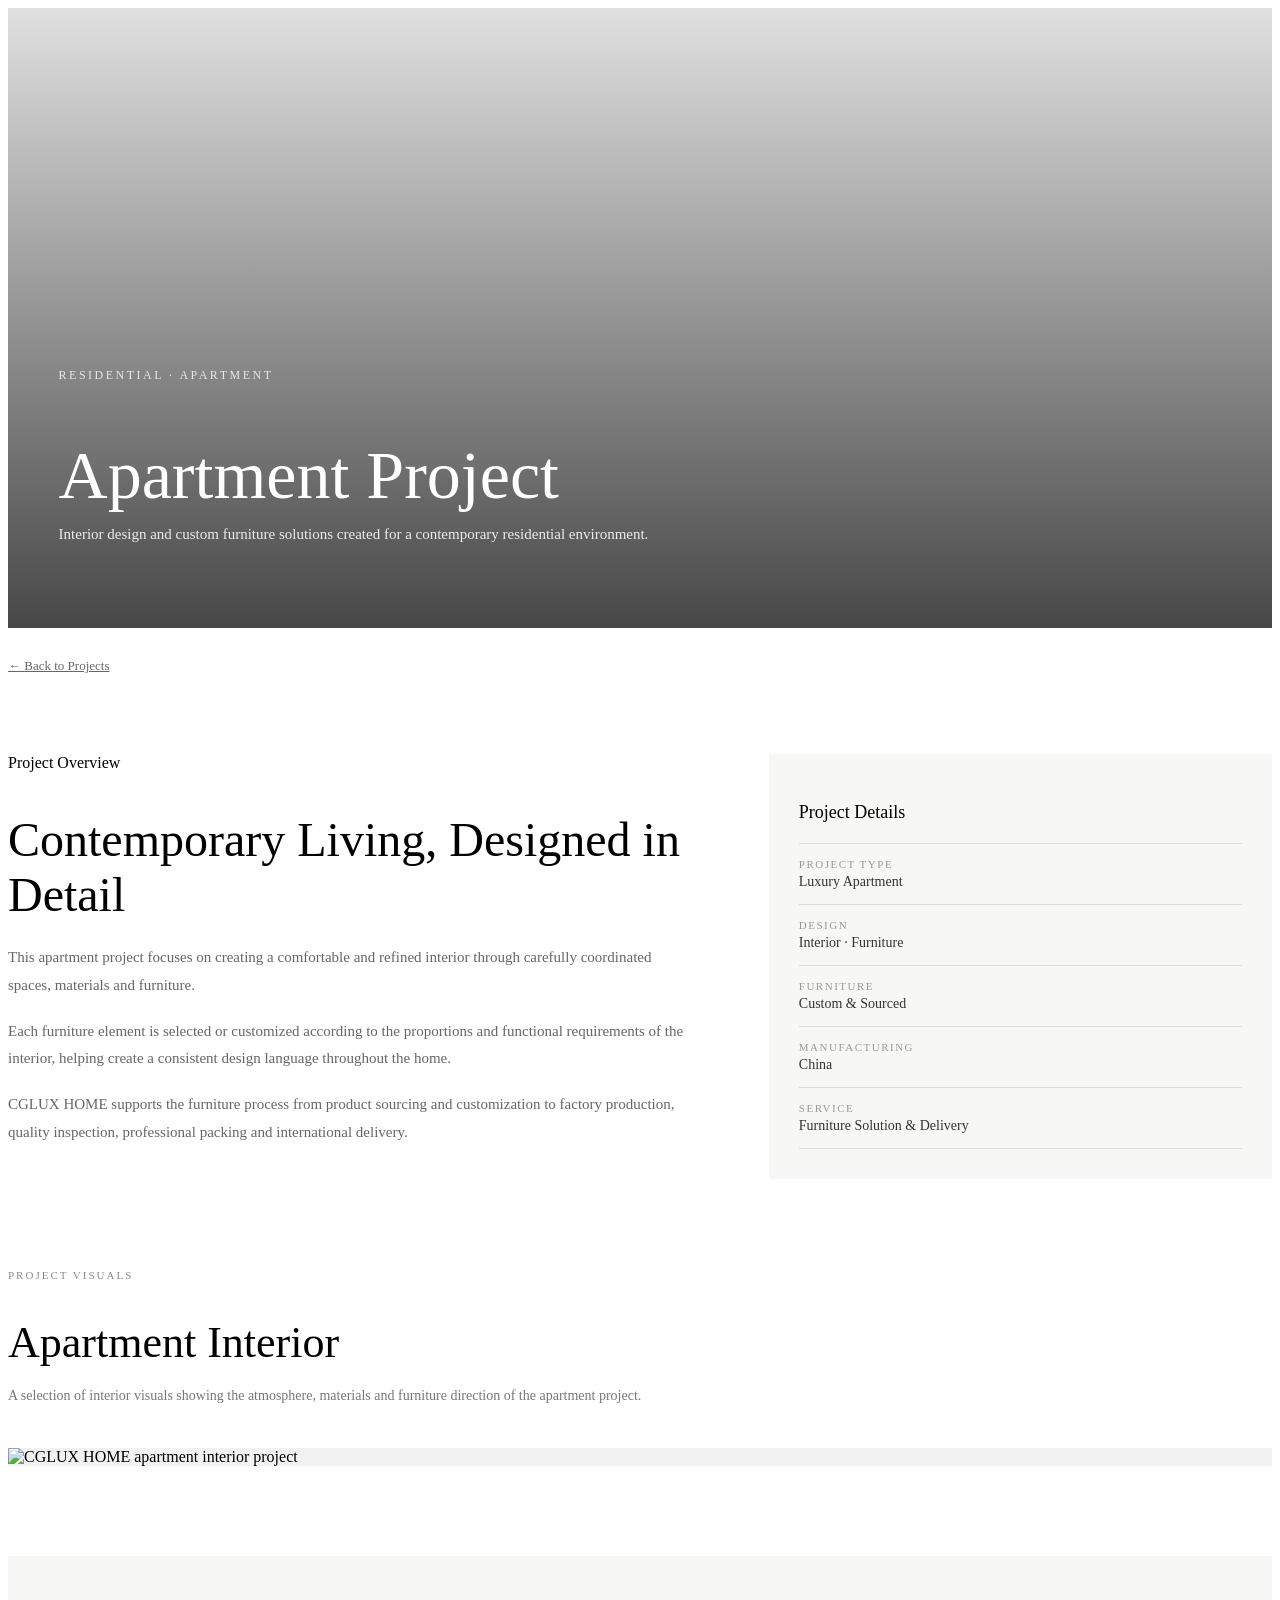
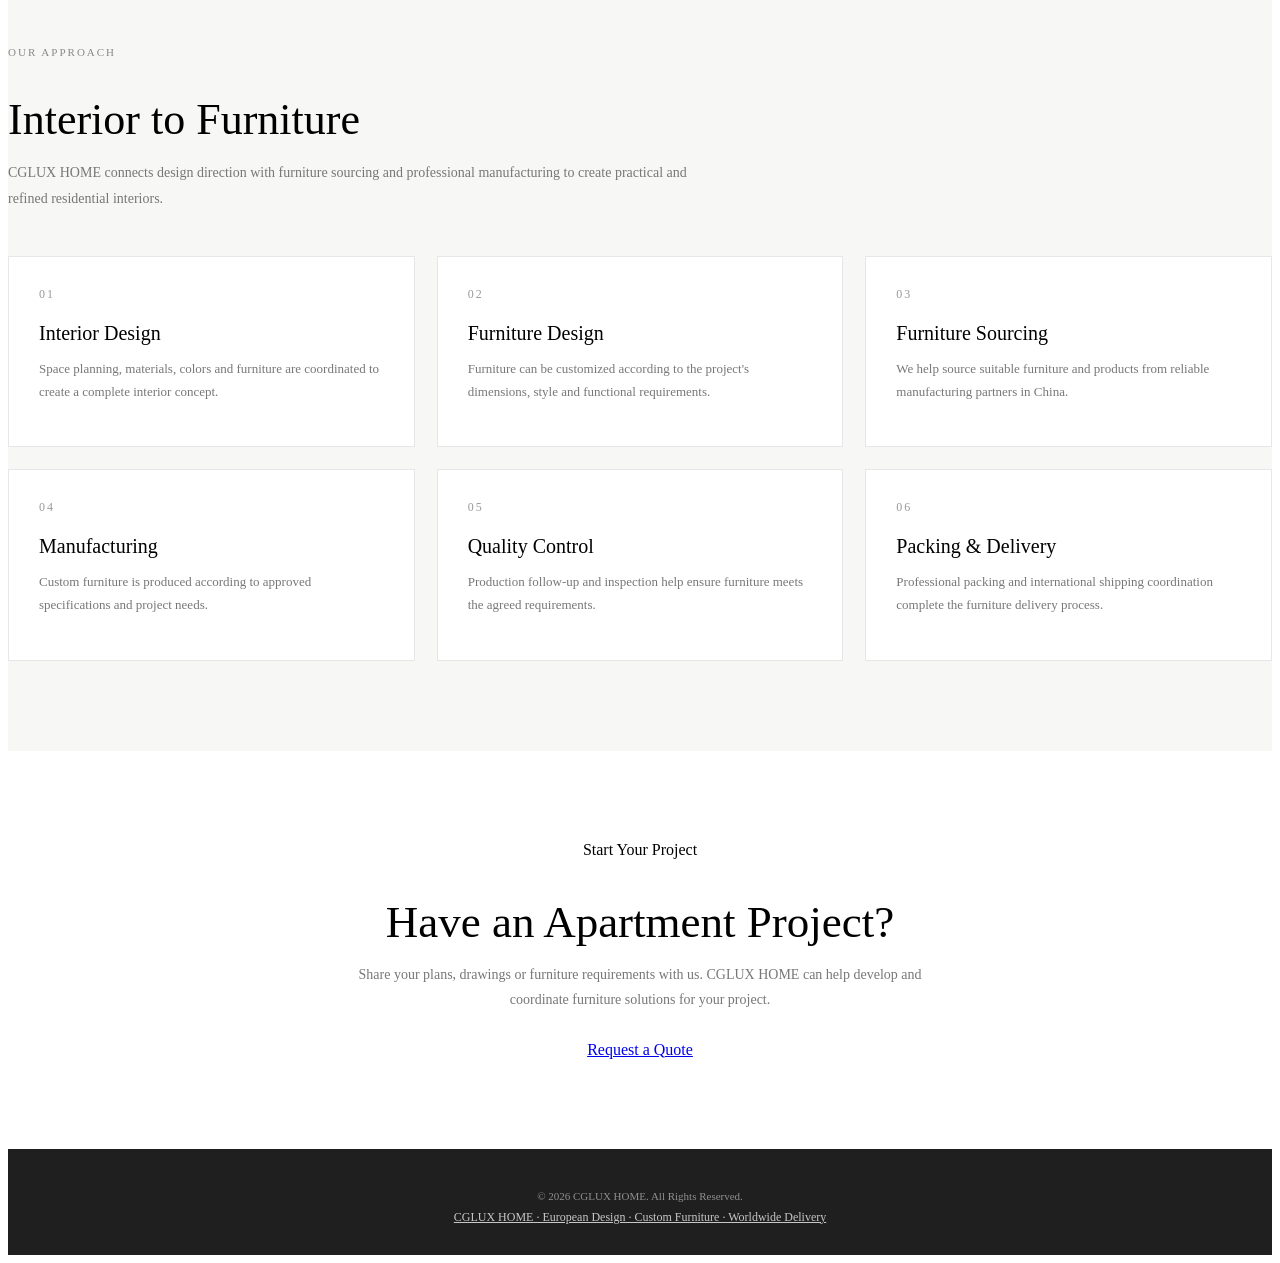
==== projects/apartment.html @ b3b40886 "Add apartment project page with design details This HTML file represents an apartment project page, " ====
<!DOCTYPE html>
<html lang="en">

<head>

    <meta charset="UTF-8">

    <meta
        name="viewport"
        content="width=device-width, initial-scale=1.0"
    >

    <title>
        Apartment Project | CGLUX HOME
    </title>

    <meta
        name="description"
        content="Apartment interior design and custom furniture solutions by CGLUX HOME for international residential projects."
    >

    <meta
        name="robots"
        content="index, follow"
    >

    <link
        rel="canonical"
        href="https://cgluxhome-ga.github.io/projects/apartment.html"
    >

    <link
        rel="stylesheet"
        href="../css/style.css"
    >


    <style>

        /* =====================================================
           APARTMENT PROJECT PAGE
        ===================================================== */

        .project-detail-hero {

            position: relative;

            min-height: 620px;

            display: flex;

            align-items: flex-end;

            background:
                url("../assets/images/hero/Projects/pjj004.png")
                center center / cover no-repeat;

            color: #fff;

        }


        .project-detail-overlay {

            position: absolute;

            inset: 0;

            background:
                linear-gradient(
                    to top,
                    rgba(0, 0, 0, 0.72),
                    rgba(0, 0, 0, 0.12)
                );

        }


        .project-detail-hero-content {

            position: relative;

            z-index: 2;

            width: min(1200px, 92%);

            margin: 0 auto;

            padding:
                0
                0
                70px;

        }


        .project-detail-label {

            display: block;

            margin-bottom: 12px;

            font-size: 12px;

            text-transform: uppercase;

            letter-spacing: 2.5px;

            color:
                rgba(
                    255,
                    255,
                    255,
                    0.8
                );

        }


        .project-detail-hero h1 {

            margin-bottom: 12px;

            font-size:
                clamp(
                    42px,
                    6vw,
                    68px
                );

            line-height: 1.05;

            font-weight: 500;

        }


        .project-detail-hero p {

            max-width: 650px;

            font-size: 15px;

            color:
                rgba(
                    255,
                    255,
                    255,
                    0.88
                );

        }


        /* =====================================================
           BACK LINK
        ===================================================== */

        .project-back {

            padding: 28px 0 0;

            background: #fff;

        }


        .project-back a {

            display: inline-flex;

            align-items: center;

            gap: 8px;

            font-size: 13px;

            color: #666;

            transition:
                color 0.3s ease;

        }


        .project-back a:hover {

            color: #111;

        }


        /* =====================================================
           PROJECT INTRO
        ===================================================== */

        .project-intro {

            padding-top: 80px;

        }


        .project-intro-grid {

            display: grid;

            grid-template-columns:
                minmax(0, 1.15fr)
                minmax(280px, 0.85fr);

            gap: 80px;

            align-items: start;

        }


        .project-intro-main h2 {

            margin-bottom: 22px;

            font-size:
                clamp(
                    32px,
                    4vw,
                    48px
                );

            line-height: 1.15;

            font-weight: 500;

        }


        .project-intro-main p {

            margin-bottom: 18px;

            font-size: 15px;

            line-height: 1.85;

            color: #666;

        }


        .project-info-box {

            padding: 30px;

            background: #f7f7f5;

        }


        .project-info-box h3 {

            margin-bottom: 20px;

            font-size: 18px;

            font-weight: 500;

        }


        .project-info-item {

            padding:
                14px 0;

            border-top:
                1px solid #ddd;

        }


        .project-info-item:last-child {

            border-bottom:
                1px solid #ddd;

        }


        .project-info-item span {

            display: block;

            margin-bottom: 4px;

            font-size: 11px;

            text-transform: uppercase;

            letter-spacing: 1.5px;

            color: #999;

        }


        .project-info-item strong {

            display: block;

            font-size: 14px;

            font-weight: 500;

            color: #333;

        }


        /* =====================================================
           PROJECT GALLERY
        ===================================================== */

        .project-gallery {

            padding:
                90px 0;

        }


        .project-gallery-header {

            max-width: 720px;

            margin-bottom: 40px;

        }


        .project-gallery-header span {

            display: block;

            margin-bottom: 10px;

            font-size: 11px;

            text-transform: uppercase;

            letter-spacing: 2px;

            color: #888;

        }


        .project-gallery-header h2 {

            margin-bottom: 15px;

            font-size:
                clamp(
                    30px,
                    4vw,
                    44px
                );

            font-weight: 500;

            line-height: 1.15;

        }


        .project-gallery-header p {

            font-size: 14px;

            line-height: 1.8;

            color: #777;

        }


        .apartment-gallery {

            display: grid;

            grid-template-columns:
                1fr 1fr;

            gap: 25px;

        }


        .apartment-gallery-image {

            overflow: hidden;

            background: #f2f2f2;

        }


        .apartment-gallery-image.large {

            grid-column:
                span 2;

        }


        .apartment-gallery-image img {

            width: 100%;

            height: auto;

            display: block;

            object-fit: contain;

            transition:
                transform 0.5s ease;

        }


        .apartment-gallery-image:hover img {

            transform: scale(1.02);

        }


        /* =====================================================
           DESIGN & FURNITURE SOLUTIONS
        ===================================================== */

        .project-solutions {

            padding:
                90px 0;

            background: #f7f7f5;

        }


        .project-solutions-header {

            max-width: 720px;

            margin-bottom: 45px;

        }


        .project-solutions-header span {

            display: block;

            margin-bottom: 10px;

            font-size: 11px;

            text-transform: uppercase;

            letter-spacing: 2px;

            color: #888;

        }


        .project-solutions-header h2 {

            margin-bottom: 15px;

            font-size:
                clamp(
                    30px,
                    4vw,
                    44px
                );

            line-height: 1.15;

            font-weight: 500;

        }


        .project-solutions-header p {

            font-size: 14px;

            line-height: 1.8;

            color: #777;

        }


        .solutions-grid {

            display: grid;

            grid-template-columns:
                repeat(
                    3,
                    minmax(0, 1fr)
                );

            gap: 22px;

        }


        .solution-card {

            padding: 30px;

            background: #fff;

            border:
                1px solid #e7e7e7;

        }


        .solution-number {

            display: block;

            margin-bottom: 20px;

            font-size: 12px;

            letter-spacing: 2px;

            color: #999;

        }


        .solution-card h3 {

            margin-bottom: 10px;

            font-size: 20px;

            font-weight: 500;

        }


        .solution-card p {

            font-size: 13px;

            line-height: 1.75;

            color: #777;

        }


        /* =====================================================
           CTA
        ===================================================== */

        .project-detail-cta {

            padding:
                90px 0;

            text-align: center;

            background: #fff;

        }


        .project-detail-cta h2 {

            margin-bottom: 14px;

            font-size:
                clamp(
                    30px,
                    4vw,
                    45px
                );

            font-weight: 500;

        }


        .project-detail-cta p {

            max-width: 620px;

            margin:
                0 auto 28px;

            font-size: 14px;

            line-height: 1.8;

            color: #777;

        }


        /* =====================================================
           FOOTER
        ===================================================== */

        .project-footer {

            padding:
                30px 0;

            background: #1f1f1f;

            color: #fff;

            text-align: center;

        }


        .project-footer p {

            margin-bottom: 5px;

            font-size: 11px;

            color:
                rgba(
                    255,
                    255,
                    255,
                    0.5
                );

        }


        .project-footer a {

            font-size: 12px;

            color:
                rgba(
                    255,
                    255,
                    255,
                    0.75
                );

        }


        .project-footer a:hover {

            color: #fff;

        }


        /* =====================================================
           RESPONSIVE
        ===================================================== */

        @media (max-width: 850px) {

            .project-detail-hero {

                min-height: 560px;

            }


            .project-detail-hero-content {

                padding-bottom: 55px;

            }


            .project-intro-grid {

                grid-template-columns: 1fr;

                gap: 45px;

            }


            .solutions-grid {

                grid-template-columns:
                    1fr 1fr;

            }

        }


        @media (max-width: 600px) {

            .project-detail-hero {

                min-height: 520px;

                background-position:
                    center center;

            }


            .project-detail-hero-content {

                width: 90%;

                padding-bottom: 45px;

            }


            .project-detail-hero h1 {

                font-size: 42px;

            }


            .project-detail-hero p {

                font-size: 13px;

            }


            .project-intro {

                padding-top: 60px;

            }


            .project-gallery {

                padding: 65px 0;

            }


            .apartment-gallery {

                grid-template-columns: 1fr;

                gap: 18px;

            }


            .apartment-gallery-image.large {

                grid-column:
                    span 1;

            }


            .project-solutions {

                padding: 65px 0;

            }


            .solutions-grid {

                grid-template-columns: 1fr;

            }


            .solution-card {

                padding: 25px;

            }


            .project-detail-cta {

                padding: 65px 0;

            }

        }

    </style>

</head>


<body>


<!-- =========================================================
     PROJECT HERO
========================================================= -->

<section class="project-detail-hero">

    <div class="project-detail-overlay"></div>


    <div class="project-detail-hero-content">

        <span class="project-detail-label">
            Residential · Apartment
        </span>


        <h1>
            Apartment Project
        </h1>


        <p>
            Interior design and custom furniture solutions
            created for a contemporary residential environment.
        </p>

    </div>

</section>



<!-- =========================================================
     BACK TO PROJECTS
========================================================= -->

<div class="project-back">

    <div class="container">

        <a href="../index.html#projects">
            ← Back to Projects
        </a>

    </div>

</div>



<!-- =========================================================
     PROJECT INTRODUCTION
========================================================= -->

<section class="project-intro">

    <div class="container">

        <div class="project-intro-grid">


            <!-- Main Introduction -->

            <div class="project-intro-main">

                <span class="section-label">
                    Project Overview
                </span>


                <h2>
                    Contemporary Living,
                    Designed in Detail
                </h2>


                <p>

                    This apartment project focuses on creating
                    a comfortable and refined interior through
                    carefully coordinated spaces, materials
                    and furniture.

                </p>


                <p>

                    Each furniture element is selected or
                    customized according to the proportions
                    and functional requirements of the interior,
                    helping create a consistent design language
                    throughout the home.

                </p>


                <p>

                    CGLUX HOME supports the furniture process
                    from product sourcing and customization
                    to factory production, quality inspection,
                    professional packing and international delivery.

                </p>

            </div>



            <!-- Project Details -->

            <div class="project-info-box">

                <h3>
                    Project Details
                </h3>


                <div class="project-info-item">

                    <span>
                        Project Type
                    </span>

                    <strong>
                        Luxury Apartment
                    </strong>

                </div>


                <div class="project-info-item">

                    <span>
                        Design
                    </span>

                    <strong>
                        Interior · Furniture
                    </strong>

                </div>


                <div class="project-info-item">

                    <span>
                        Furniture
                    </span>

                    <strong>
                        Custom & Sourced
                    </strong>

                </div>


                <div class="project-info-item">

                    <span>
                        Manufacturing
                    </span>

                    <strong>
                        China
                    </strong>

                </div>


                <div class="project-info-item">

                    <span>
                        Service
                    </span>

                    <strong>
                        Furniture Solution & Delivery
                    </strong>

                </div>

            </div>

        </div>

    </div>

</section>



<!-- =========================================================
     PROJECT GALLERY
========================================================= -->

<section class="project-gallery">

    <div class="container">


        <div class="project-gallery-header">

            <span>
                Project Visuals
            </span>


            <h2>
                Apartment Interior
            </h2>


            <p>

                A selection of interior visuals showing the
                atmosphere, materials and furniture direction
                of the apartment project.

            </p>

        </div>



        <div class="apartment-gallery">


            <!-- Main Apartment Image -->

            <div class="apartment-gallery-image large">

                <img
                    src="../assets/images/hero/Projects/pjj004.png"
                    alt="CGLUX HOME apartment interior project"
                >

            </div>


            <!-- Additional images can be added here later -->

        </div>

    </div>

</section>



<!-- =========================================================
     DESIGN & FURNITURE SOLUTIONS
========================================================= -->

<section class="project-solutions">

    <div class="container">


        <div class="project-solutions-header">

            <span>
                Our Approach
            </span>


            <h2>
                Interior to Furniture
            </h2>


            <p>

                CGLUX HOME connects design direction with
                furniture sourcing and professional manufacturing
                to create practical and refined residential interiors.

            </p>

        </div>



        <div class="solutions-grid">


            <!-- Interior -->

            <div class="solution-card">

                <span class="solution-number">
                    01
                </span>


                <h3>
                    Interior Design
                </h3>


                <p>

                    Space planning, materials, colors and
                    furniture are coordinated to create a
                    complete interior concept.

                </p>

            </div>



            <!-- Furniture Design -->

            <div class="solution-card">

                <span class="solution-number">
                    02
                </span>


                <h3>
                    Furniture Design
                </h3>


                <p>

                    Furniture can be customized according
                    to the project's dimensions, style
                    and functional requirements.

                </p>

            </div>



            <!-- Sourcing -->

            <div class="solution-card">

                <span class="solution-number">
                    03
                </span>


                <h3>
                    Furniture Sourcing
                </h3>


                <p>

                    We help source suitable furniture and
                    products from reliable manufacturing partners
                    in China.

                </p>

            </div>



            <!-- Manufacturing -->

            <div class="solution-card">

                <span class="solution-number">
                    04
                </span>


                <h3>
                    Manufacturing
                </h3>


                <p>

                    Custom furniture is produced according
                    to approved specifications and project needs.

                </p>

            </div>



            <!-- Quality -->

            <div class="solution-card">

                <span class="solution-number">
                    05
                </span>


                <h3>
                    Quality Control
                </h3>


                <p>

                    Production follow-up and inspection help
                    ensure furniture meets the agreed requirements.

                </p>

            </div>



            <!-- Delivery -->

            <div class="solution-card">

                <span class="solution-number">
                    06
                </span>


                <h3>
                    Packing & Delivery
                </h3>


                <p>

                    Professional packing and international
                    shipping coordination complete the furniture
                    delivery process.

                </p>

            </div>

        </div>

    </div>

</section>



<!-- =========================================================
     CTA
========================================================= -->

<section class="project-detail-cta">

    <div class="container">

        <span class="section-label">
            Start Your Project
        </span>


        <h2>
            Have an Apartment Project?
        </h2>


        <p>

            Share your plans, drawings or furniture requirements
            with us. CGLUX HOME can help develop and coordinate
            furniture solutions for your project.

        </p>


        <a
            href="../index.html#contact"
            class="btn btn-dark"
        >
            Request a Quote
        </a>

    </div>

</section>



<!-- =========================================================
     FOOTER
========================================================= -->

<footer class="project-footer">

    <div class="container">

        <p>
            © 2026 CGLUX HOME. All Rights Reserved.
        </p>


        <a href="../index.html">
            CGLUX HOME · European Design · Custom Furniture · Worldwide Delivery
        </a>

    </div>

</footer>



</body>

</html>
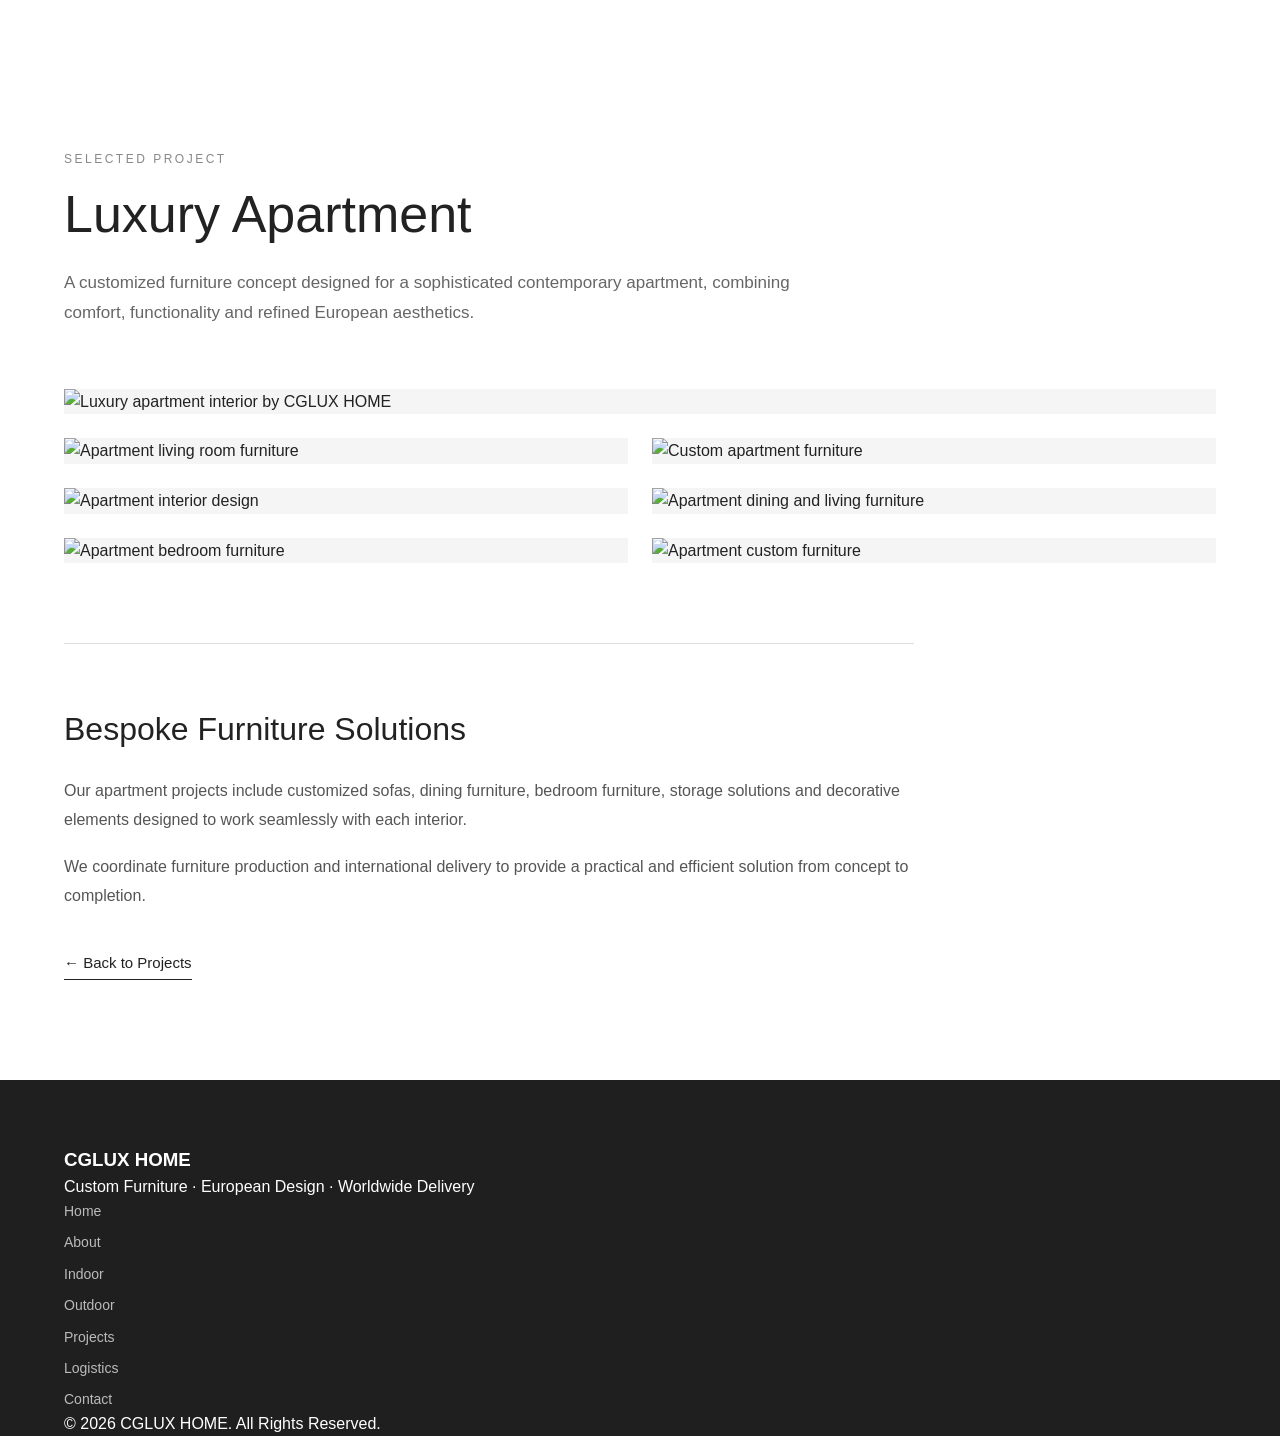
==== commit ebdb6d6d: "Revise apartment project metadata and content Updated project details and descriptions for the apart" ====
--- a/projects/apartment.html
+++ b/projects/apartment.html
@@ -1,813 +1,230 @@
 <!DOCTYPE html>
+
 <html lang="en">
 
 <head>
 
-    <meta charset="UTF-8">
-
-    <meta
-        name="viewport"
-        content="width=device-width, initial-scale=1.0"
-    >
-
-    <title>
-        Apartment Project | CGLUX HOME
-    </title>
-
-    <meta
-        name="description"
-        content="Apartment interior design and custom furniture solutions by CGLUX HOME for international residential projects."
-    >
-
-    <meta
-        name="robots"
-        content="index, follow"
-    >
-
-    <link
-        rel="canonical"
-        href="https://cgluxhome-ga.github.io/projects/apartment.html"
-    >
-
-    <link
-        rel="stylesheet"
-        href="../css/style.css"
-    >
-
-
-    <style>
-
-        /* =====================================================
-           APARTMENT PROJECT PAGE
-        ===================================================== */
-
-        .project-detail-hero {
-
-            position: relative;
-
-            min-height: 620px;
-
-            display: flex;
-
-            align-items: flex-end;
-
-            background:
-                url("../assets/images/hero/Projects/pjj004.png")
-                center center / cover no-repeat;
-
-            color: #fff;
-
-        }
-
-
-        .project-detail-overlay {
-
-            position: absolute;
-
-            inset: 0;
-
-            background:
-                linear-gradient(
-                    to top,
-                    rgba(0, 0, 0, 0.72),
-                    rgba(0, 0, 0, 0.12)
-                );
-
-        }
-
-
-        .project-detail-hero-content {
-
-            position: relative;
-
-            z-index: 2;
-
-            width: min(1200px, 92%);
-
-            margin: 0 auto;
-
-            padding:
-                0
-                0
-                70px;
-
-        }
-
-
-        .project-detail-label {
-
-            display: block;
-
-            margin-bottom: 12px;
-
-            font-size: 12px;
-
-            text-transform: uppercase;
-
-            letter-spacing: 2.5px;
-
-            color:
-                rgba(
-                    255,
-                    255,
-                    255,
-                    0.8
-                );
-
-        }
-
-
-        .project-detail-hero h1 {
-
-            margin-bottom: 12px;
-
-            font-size:
-                clamp(
-                    42px,
-                    6vw,
-                    68px
-                );
-
-            line-height: 1.05;
-
-            font-weight: 500;
-
-        }
-
-
-        .project-detail-hero p {
-
-            max-width: 650px;
-
-            font-size: 15px;
-
-            color:
-                rgba(
-                    255,
-                    255,
-                    255,
-                    0.88
-                );
-
-        }
-
-
-        /* =====================================================
-           BACK LINK
-        ===================================================== */
-
-        .project-back {
-
-            padding: 28px 0 0;
-
-            background: #fff;
-
-        }
-
-
-        .project-back a {
-
-            display: inline-flex;
-
-            align-items: center;
-
-            gap: 8px;
-
-            font-size: 13px;
-
-            color: #666;
-
-            transition:
-                color 0.3s ease;
-
-        }
-
-
-        .project-back a:hover {
-
-            color: #111;
-
-        }
-
-
-        /* =====================================================
-           PROJECT INTRO
-        ===================================================== */
-
-        .project-intro {
-
-            padding-top: 80px;
-
-        }
-
-
-        .project-intro-grid {
-
-            display: grid;
-
-            grid-template-columns:
-                minmax(0, 1.15fr)
-                minmax(280px, 0.85fr);
-
-            gap: 80px;
-
-            align-items: start;
-
-        }
-
-
-        .project-intro-main h2 {
-
-            margin-bottom: 22px;
-
-            font-size:
-                clamp(
-                    32px,
-                    4vw,
-                    48px
-                );
-
-            line-height: 1.15;
-
-            font-weight: 500;
-
-        }
-
-
-        .project-intro-main p {
-
-            margin-bottom: 18px;
-
-            font-size: 15px;
-
-            line-height: 1.85;
-
-            color: #666;
-
-        }
-
-
-        .project-info-box {
-
-            padding: 30px;
-
-            background: #f7f7f5;
-
-        }
-
-
-        .project-info-box h3 {
-
-            margin-bottom: 20px;
-
-            font-size: 18px;
-
-            font-weight: 500;
-
-        }
-
-
-        .project-info-item {
-
-            padding:
-                14px 0;
-
-            border-top:
-                1px solid #ddd;
-
-        }
-
-
-        .project-info-item:last-child {
-
-            border-bottom:
-                1px solid #ddd;
-
-        }
-
-
-        .project-info-item span {
-
-            display: block;
-
-            margin-bottom: 4px;
-
-            font-size: 11px;
-
-            text-transform: uppercase;
-
-            letter-spacing: 1.5px;
-
-            color: #999;
-
-        }
-
-
-        .project-info-item strong {
-
-            display: block;
-
-            font-size: 14px;
-
-            font-weight: 500;
-
-            color: #333;
-
-        }
-
-
-        /* =====================================================
-           PROJECT GALLERY
-        ===================================================== */
-
-        .project-gallery {
-
-            padding:
-                90px 0;
-
-        }
-
-
-        .project-gallery-header {
-
-            max-width: 720px;
-
-            margin-bottom: 40px;
-
-        }
-
-
-        .project-gallery-header span {
-
-            display: block;
-
-            margin-bottom: 10px;
-
-            font-size: 11px;
-
-            text-transform: uppercase;
-
-            letter-spacing: 2px;
-
-            color: #888;
-
-        }
-
-
-        .project-gallery-header h2 {
-
-            margin-bottom: 15px;
-
-            font-size:
-                clamp(
-                    30px,
-                    4vw,
-                    44px
-                );
-
-            font-weight: 500;
-
-            line-height: 1.15;
-
-        }
-
-
-        .project-gallery-header p {
-
-            font-size: 14px;
-
-            line-height: 1.8;
-
-            color: #777;
-
-        }
-
-
-        .apartment-gallery {
-
-            display: grid;
-
-            grid-template-columns:
-                1fr 1fr;
-
-            gap: 25px;
-
-        }
-
-
-        .apartment-gallery-image {
-
-            overflow: hidden;
-
-            background: #f2f2f2;
-
-        }
-
-
-        .apartment-gallery-image.large {
-
-            grid-column:
-                span 2;
-
-        }
-
-
-        .apartment-gallery-image img {
-
-            width: 100%;
-
-            height: auto;
-
-            display: block;
-
-            object-fit: contain;
-
-            transition:
-                transform 0.5s ease;
-
-        }
-
-
-        .apartment-gallery-image:hover img {
-
-            transform: scale(1.02);
-
-        }
-
-
-        /* =====================================================
-           DESIGN & FURNITURE SOLUTIONS
-        ===================================================== */
-
-        .project-solutions {
-
-            padding:
-                90px 0;
-
-            background: #f7f7f5;
-
-        }
-
-
-        .project-solutions-header {
-
-            max-width: 720px;
-
-            margin-bottom: 45px;
-
-        }
-
-
-        .project-solutions-header span {
-
-            display: block;
-
-            margin-bottom: 10px;
-
-            font-size: 11px;
-
-            text-transform: uppercase;
-
-            letter-spacing: 2px;
-
-            color: #888;
-
-        }
-
-
-        .project-solutions-header h2 {
-
-            margin-bottom: 15px;
-
-            font-size:
-                clamp(
-                    30px,
-                    4vw,
-                    44px
-                );
-
-            line-height: 1.15;
-
-            font-weight: 500;
-
-        }
-
-
-        .project-solutions-header p {
-
-            font-size: 14px;
-
-            line-height: 1.8;
-
-            color: #777;
-
-        }
-
-
-        .solutions-grid {
-
-            display: grid;
-
-            grid-template-columns:
-                repeat(
-                    3,
-                    minmax(0, 1fr)
-                );
-
-            gap: 22px;
-
-        }
-
-
-        .solution-card {
-
-            padding: 30px;
-
-            background: #fff;
-
-            border:
-                1px solid #e7e7e7;
-
-        }
-
-
-        .solution-number {
-
-            display: block;
-
-            margin-bottom: 20px;
-
-            font-size: 12px;
-
-            letter-spacing: 2px;
-
-            color: #999;
-
-        }
-
-
-        .solution-card h3 {
-
-            margin-bottom: 10px;
-
-            font-size: 20px;
-
-            font-weight: 500;
-
-        }
-
-
-        .solution-card p {
-
-            font-size: 13px;
-
-            line-height: 1.75;
-
-            color: #777;
-
-        }
-
-
-        /* =====================================================
-           CTA
-        ===================================================== */
-
-        .project-detail-cta {
-
-            padding:
-                90px 0;
-
-            text-align: center;
-
-            background: #fff;
-
-        }
-
-
-        .project-detail-cta h2 {
-
-            margin-bottom: 14px;
-
-            font-size:
-                clamp(
-                    30px,
-                    4vw,
-                    45px
-                );
-
-            font-weight: 500;
-
-        }
-
-
-        .project-detail-cta p {
-
-            max-width: 620px;
-
-            margin:
-                0 auto 28px;
-
-            font-size: 14px;
-
-            line-height: 1.8;
-
-            color: #777;
-
-        }
-
-
-        /* =====================================================
-           FOOTER
-        ===================================================== */
-
-        .project-footer {
-
-            padding:
-                30px 0;
-
-            background: #1f1f1f;
-
-            color: #fff;
-
-            text-align: center;
-
-        }
-
-
-        .project-footer p {
-
-            margin-bottom: 5px;
-
-            font-size: 11px;
-
-            color:
-                rgba(
-                    255,
-                    255,
-                    255,
-                    0.5
-                );
-
-        }
-
-
-        .project-footer a {
-
-            font-size: 12px;
-
-            color:
-                rgba(
-                    255,
-                    255,
-                    255,
-                    0.75
-                );
-
-        }
-
-
-        .project-footer a:hover {
-
-            color: #fff;
-
-        }
-
-
-        /* =====================================================
-           RESPONSIVE
-        ===================================================== */
-
-        @media (max-width: 850px) {
-
-            .project-detail-hero {
-
-                min-height: 560px;
-
-            }
-
-
-            .project-detail-hero-content {
-
-                padding-bottom: 55px;
-
-            }
-
-
-            .project-intro-grid {
-
-                grid-template-columns: 1fr;
-
-                gap: 45px;
-
-            }
-
-
-            .solutions-grid {
-
-                grid-template-columns:
-                    1fr 1fr;
-
-            }
-
-        }
-
-
-        @media (max-width: 600px) {
-
-            .project-detail-hero {
-
-                min-height: 520px;
-
-                background-position:
-                    center center;
-
-            }
-
-
-            .project-detail-hero-content {
-
-                width: 90%;
-
-                padding-bottom: 45px;
-
-            }
-
-
-            .project-detail-hero h1 {
-
-                font-size: 42px;
-
-            }
-
-
-            .project-detail-hero p {
-
-                font-size: 13px;
-
-            }
-
-
-            .project-intro {
-
-                padding-top: 60px;
-
-            }
-
-
-            .project-gallery {
-
-                padding: 65px 0;
-
-            }
-
-
-            .apartment-gallery {
-
-                grid-template-columns: 1fr;
-
-                gap: 18px;
-
-            }
-
-
-            .apartment-gallery-image.large {
-
-                grid-column:
-                    span 1;
-
-            }
-
-
-            .project-solutions {
-
-                padding: 65px 0;
-
-            }
-
-
-            .solutions-grid {
-
-                grid-template-columns: 1fr;
-
-            }
-
-
-            .solution-card {
-
-                padding: 25px;
-
-            }
-
-
-            .project-detail-cta {
-
-                padding: 65px 0;
-
-            }
-
-        }
-
-    </style>
+<meta charset="UTF-8">
+
+<meta name="viewport" content="width=device-width, initial-scale=1.0">
+
+<title>Luxury Apartment Furniture Project | CGLUX HOME</title>
+
+<meta
+name="description"
+content="Bespoke apartment furniture project by CGLUX HOME, combining European design and customized furniture manufacturing."
+>
+
+<link rel="stylesheet" href="../css/style.css">
+
+<style>
+
+/* ==================================================
+PROJECT DETAIL
+================================================== */
+
+.project-detail {
+    padding: 150px 0 100px;
+    background: #ffffff;
+}
+
+.project-detail-header {
+    max-width: 850px;
+    margin-bottom: 60px;
+}
+
+.project-detail-label {
+    font-size: 12px;
+    letter-spacing: 2.5px;
+    color: #888;
+    margin-bottom: 14px;
+}
+
+.project-detail-title {
+    font-size: 52px;
+    font-weight: 400;
+    line-height: 1.2;
+    margin-bottom: 22px;
+}
+
+.project-detail-description {
+    max-width: 780px;
+    font-size: 17px;
+    line-height: 1.8;
+    color: #666;
+}
+
+
+/* ==================================================
+PROJECT GALLERY
+================================================== */
+
+/*
+第一行：
+
+ap010
+占满整行
+
+下面：
+
+ap02 + ap03
+ap04 + ap06
+ap08 + ap09
+*/
+
+.project-gallery {
+    display: grid;
+    grid-template-columns: repeat(2, minmax(0, 1fr));
+    gap: 24px;
+    width: 100%;
+}
+
+
+/* ==================================================
+第一张大图
+================================================== */
+
+.gallery-main {
+    grid-column: 1 / -1;
+    width: 100%;
+    overflow: hidden;
+    background: #f5f5f5;
+}
+
+.gallery-main img {
+    width: 100%;
+    height: auto;
+    display: block;
+    object-fit: contain;
+}
+
+
+/* ==================================================
+下面六张图片
+================================================== */
+
+.gallery-item {
+    width: 100%;
+    overflow: hidden;
+    background: #f5f5f5;
+}
+
+.gallery-item img {
+    width: 100%;
+    height: auto;
+    display: block;
+    object-fit: contain;
+    transition: transform 0.4s ease;
+}
+
+.gallery-item:hover img {
+    transform: scale(1.02);
+}
+
+
+/* ==================================================
+PROJECT INFORMATION
+================================================== */
+
+.project-info {
+    max-width: 850px;
+    margin-top: 80px;
+    padding-top: 60px;
+    border-top: 1px solid #dddddd;
+}
+
+.project-info h2 {
+    font-size: 32px;
+    font-weight: 400;
+    margin-bottom: 22px;
+}
+
+.project-info p {
+    font-size: 16px;
+    line-height: 1.8;
+    color: #555;
+    margin-bottom: 18px;
+}
+
+.project-back {
+    display: inline-block;
+    margin-top: 22px;
+    font-size: 15px;
+    border-bottom: 1px solid #222;
+    padding-bottom: 4px;
+    transition: opacity 0.3s ease;
+}
+
+.project-back:hover {
+    opacity: 0.6;
+}
+
+
+/* ==================================================
+MOBILE
+================================================== */
+
+@media (max-width: 700px) {
+
+    .project-detail {
+        padding: 120px 0 70px;
+    }
+
+    .project-detail-header {
+        margin-bottom: 40px;
+    }
+
+    .project-detail-title {
+        font-size: 38px;
+    }
+
+    .project-detail-description {
+        font-size: 15px;
+    }
+
+    .project-gallery {
+        grid-template-columns: 1fr;
+        gap: 18px;
+    }
+
+    .gallery-main {
+        grid-column: 1;
+    }
+
+    .gallery-item {
+        width: 100%;
+    }
+
+    .project-info {
+        margin-top: 55px;
+        padding-top: 45px;
+    }
+
+    .project-info h2 {
+        font-size: 28px;
+    }
+
+}
+
+
+/* ==================================================
+SMALL MOBILE
+================================================== */
+
+@media (max-width: 500px) {
+
+    .project-detail-title {
+        font-size: 32px;
+    }
+
+    .project-detail-description {
+        font-size: 15px;
+        line-height: 1.7;
+    }
+
+}
+
+</style>
 
 </head>
 
@@ -815,516 +232,308 @@
 <body>
 
 
-<!-- =========================================================
-     PROJECT HERO
-========================================================= -->
-
-<section class="project-detail-hero">
-
-    <div class="project-detail-overlay"></div>
-
-
-    <div class="project-detail-hero-content">
-
-        <span class="project-detail-label">
-            Residential · Apartment
-        </span>
-
-
-        <h1>
-            Apartment Project
-        </h1>
-
-
-        <p>
-            Interior design and custom furniture solutions
-            created for a contemporary residential environment.
-        </p>
-
-    </div>
+<!-- ==================================================
+HEADER
+================================================== -->
+
+<header class="header">
+
+<a href="../index.html" class="logo">
+CGLUX<br>HOME
+</a>
+
+
+<nav class="nav">
+
+<a href="../index.html#home">Home</a>
+
+<a href="../index.html#about">About</a>
+
+<a href="../index.html#indoor">Indoor</a>
+
+<a href="../index.html#outdoor">Outdoor</a>
+
+<a href="../index.html#projects">Projects</a>
+
+<a href="../index.html#logistics">Logistics</a>
+
+<a href="../index.html#contact">Contact</a>
+
+</nav>
+
+
+<a
+href="../index.html#contact"
+class="header-btn"
+>
+
+Get Quote
+
+</a>
+
+</header>
+
+
+<!-- ==================================================
+PROJECT DETAIL
+================================================== -->
+
+<section class="project-detail">
+
+<div class="container">
+
+
+<!-- ==================================================
+PROJECT HEADER
+================================================== -->
+
+<div class="project-detail-header">
+
+<p class="project-detail-label">
+SELECTED PROJECT
+</p>
+
+
+<h1 class="project-detail-title">
+Luxury Apartment
+</h1>
+
+
+<p class="project-detail-description">
+
+A customized furniture concept designed for a sophisticated
+contemporary apartment, combining comfort, functionality and
+refined European aesthetics.
+
+</p>
+
+</div>
+
+
+<!-- ==================================================
+7 IMAGE PROJECT GALLERY
+================================================== -->
+
+<div class="project-gallery">
+
+
+<!-- ==================================================
+ROW 1 — LARGE IMAGE
+================================================== -->
+
+<div class="gallery-main">
+
+<img
+src="../assets/images/hero/Projects/ap03.png"
+alt="Luxury apartment interior by CGLUX HOME"
+>
+
+</div>
+
+
+<!-- ==================================================
+ROW 2
+================================================== -->
+
+<div class="gallery-item">
+
+<img
+src="../assets/images/hero/Projects/ap010.png"
+alt="Apartment living room furniture"
+>
+
+</div>
+
+
+<div class="gallery-item">
+
+<img
+src="../assets/images/hero/Projects/ap06.png"
+alt="Custom apartment furniture"
+>
+
+</div>
+
+
+<!-- ==================================================
+ROW 3
+================================================== -->
+
+<div class="gallery-item">
+
+<img
+src="../assets/images/hero/Projects/ap04.png"
+alt="Apartment interior design"
+>
+
+</div>
+
+
+<div class="gallery-item">
+
+<img
+src="../assets/images/hero/Projects/ap08.png"
+alt="Apartment dining and living furniture"
+>
+
+</div>
+
+
+<!-- ==================================================
+ROW 4
+================================================== -->
+
+<div class="gallery-item">
+
+<img
+src="../assets/images/hero/Projects/ap02.png"
+alt="Apartment bedroom furniture"
+>
+
+</div>
+
+
+<div class="gallery-item">
+
+<img
+src="../assets/images/hero/Projects/ap09.png"
+alt="Apartment custom furniture"
+>
+
+</div>
+
+
+</div>
+
+
+<!-- ==================================================
+PROJECT INFORMATION
+================================================== -->
+
+<div class="project-info">
+
+<h2>
+Bespoke Furniture Solutions
+</h2>
+
+
+<p>
+
+Our apartment projects include customized sofas,
+dining furniture, bedroom furniture, storage solutions
+and decorative elements designed to work seamlessly
+with each interior.
+
+</p>
+
+
+<p>
+
+We coordinate furniture production and international
+delivery to provide a practical and efficient solution
+from concept to completion.
+
+</p>
+
+
+<a
+href="../index.html#projects"
+class="project-back"
+>
+
+← Back to Projects
+
+</a>
+
+</div>
+
+
+</div>
 
 </section>
 
 
-
-<!-- =========================================================
-     BACK TO PROJECTS
-========================================================= -->
-
-<div class="project-back">
-
-    <div class="container">
-
-        <a href="../index.html#projects">
-            ← Back to Projects
-        </a>
-
-    </div>
-
-</div>
-
-
-
-<!-- =========================================================
-     PROJECT INTRODUCTION
-========================================================= -->
-
-<section class="project-intro">
-
-    <div class="container">
-
-        <div class="project-intro-grid">
-
-
-            <!-- Main Introduction -->
-
-            <div class="project-intro-main">
-
-                <span class="section-label">
-                    Project Overview
-                </span>
-
-
-                <h2>
-                    Contemporary Living,
-                    Designed in Detail
-                </h2>
-
-
-                <p>
-
-                    This apartment project focuses on creating
-                    a comfortable and refined interior through
-                    carefully coordinated spaces, materials
-                    and furniture.
-
-                </p>
-
-
-                <p>
-
-                    Each furniture element is selected or
-                    customized according to the proportions
-                    and functional requirements of the interior,
-                    helping create a consistent design language
-                    throughout the home.
-
-                </p>
-
-
-                <p>
-
-                    CGLUX HOME supports the furniture process
-                    from product sourcing and customization
-                    to factory production, quality inspection,
-                    professional packing and international delivery.
-
-                </p>
-
-            </div>
-
-
-
-            <!-- Project Details -->
-
-            <div class="project-info-box">
-
-                <h3>
-                    Project Details
-                </h3>
-
-
-                <div class="project-info-item">
-
-                    <span>
-                        Project Type
-                    </span>
-
-                    <strong>
-                        Luxury Apartment
-                    </strong>
-
-                </div>
-
-
-                <div class="project-info-item">
-
-                    <span>
-                        Design
-                    </span>
-
-                    <strong>
-                        Interior · Furniture
-                    </strong>
-
-                </div>
-
-
-                <div class="project-info-item">
-
-                    <span>
-                        Furniture
-                    </span>
-
-                    <strong>
-                        Custom & Sourced
-                    </strong>
-
-                </div>
-
-
-                <div class="project-info-item">
-
-                    <span>
-                        Manufacturing
-                    </span>
-
-                    <strong>
-                        China
-                    </strong>
-
-                </div>
-
-
-                <div class="project-info-item">
-
-                    <span>
-                        Service
-                    </span>
-
-                    <strong>
-                        Furniture Solution & Delivery
-                    </strong>
-
-                </div>
-
-            </div>
-
-        </div>
-
-    </div>
-
-</section>
-
-
-
-<!-- =========================================================
-     PROJECT GALLERY
-========================================================= -->
-
-<section class="project-gallery">
-
-    <div class="container">
-
-
-        <div class="project-gallery-header">
-
-            <span>
-                Project Visuals
-            </span>
-
-
-            <h2>
-                Apartment Interior
-            </h2>
-
-
-            <p>
-
-                A selection of interior visuals showing the
-                atmosphere, materials and furniture direction
-                of the apartment project.
-
-            </p>
-
-        </div>
-
-
-
-        <div class="apartment-gallery">
-
-
-            <!-- Main Apartment Image -->
-
-            <div class="apartment-gallery-image large">
-
-                <img
-                    src="../assets/images/hero/Projects/pjj004.png"
-                    alt="CGLUX HOME apartment interior project"
-                >
-
-            </div>
-
-
-            <!-- Additional images can be added here later -->
-
-        </div>
-
-    </div>
-
-</section>
-
-
-
-<!-- =========================================================
-     DESIGN & FURNITURE SOLUTIONS
-========================================================= -->
-
-<section class="project-solutions">
-
-    <div class="container">
-
-
-        <div class="project-solutions-header">
-
-            <span>
-                Our Approach
-            </span>
-
-
-            <h2>
-                Interior to Furniture
-            </h2>
-
-
-            <p>
-
-                CGLUX HOME connects design direction with
-                furniture sourcing and professional manufacturing
-                to create practical and refined residential interiors.
-
-            </p>
-
-        </div>
-
-
-
-        <div class="solutions-grid">
-
-
-            <!-- Interior -->
-
-            <div class="solution-card">
-
-                <span class="solution-number">
-                    01
-                </span>
-
-
-                <h3>
-                    Interior Design
-                </h3>
-
-
-                <p>
-
-                    Space planning, materials, colors and
-                    furniture are coordinated to create a
-                    complete interior concept.
-
-                </p>
-
-            </div>
-
-
-
-            <!-- Furniture Design -->
-
-            <div class="solution-card">
-
-                <span class="solution-number">
-                    02
-                </span>
-
-
-                <h3>
-                    Furniture Design
-                </h3>
-
-
-                <p>
-
-                    Furniture can be customized according
-                    to the project's dimensions, style
-                    and functional requirements.
-
-                </p>
-
-            </div>
-
-
-
-            <!-- Sourcing -->
-
-            <div class="solution-card">
-
-                <span class="solution-number">
-                    03
-                </span>
-
-
-                <h3>
-                    Furniture Sourcing
-                </h3>
-
-
-                <p>
-
-                    We help source suitable furniture and
-                    products from reliable manufacturing partners
-                    in China.
-
-                </p>
-
-            </div>
-
-
-
-            <!-- Manufacturing -->
-
-            <div class="solution-card">
-
-                <span class="solution-number">
-                    04
-                </span>
-
-
-                <h3>
-                    Manufacturing
-                </h3>
-
-
-                <p>
-
-                    Custom furniture is produced according
-                    to approved specifications and project needs.
-
-                </p>
-
-            </div>
-
-
-
-            <!-- Quality -->
-
-            <div class="solution-card">
-
-                <span class="solution-number">
-                    05
-                </span>
-
-
-                <h3>
-                    Quality Control
-                </h3>
-
-
-                <p>
-
-                    Production follow-up and inspection help
-                    ensure furniture meets the agreed requirements.
-
-                </p>
-
-            </div>
-
-
-
-            <!-- Delivery -->
-
-            <div class="solution-card">
-
-                <span class="solution-number">
-                    06
-                </span>
-
-
-                <h3>
-                    Packing & Delivery
-                </h3>
-
-
-                <p>
-
-                    Professional packing and international
-                    shipping coordination complete the furniture
-                    delivery process.
-
-                </p>
-
-            </div>
-
-        </div>
-
-    </div>
-
-</section>
-
-
-
-<!-- =========================================================
-     CTA
-========================================================= -->
-
-<section class="project-detail-cta">
-
-    <div class="container">
-
-        <span class="section-label">
-            Start Your Project
-        </span>
-
-
-        <h2>
-            Have an Apartment Project?
-        </h2>
-
-
-        <p>
-
-            Share your plans, drawings or furniture requirements
-            with us. CGLUX HOME can help develop and coordinate
-            furniture solutions for your project.
-
-        </p>
-
-
-        <a
-            href="../index.html#contact"
-            class="btn btn-dark"
-        >
-            Request a Quote
-        </a>
-
-    </div>
-
-</section>
-
-
-
-<!-- =========================================================
-     FOOTER
-========================================================= -->
-
-<footer class="project-footer">
-
-    <div class="container">
-
-        <p>
-            © 2026 CGLUX HOME. All Rights Reserved.
-        </p>
-
-
-        <a href="../index.html">
-            CGLUX HOME · European Design · Custom Furniture · Worldwide Delivery
-        </a>
-
-    </div>
+<!-- ==================================================
+FOOTER
+================================================== -->
+
+<footer class="footer">
+
+<div class="container">
+
+
+<div class="footer-content">
+
+
+<div>
+
+<h3>
+CGLUX HOME
+</h3>
+
+
+<p>
+Custom Furniture · European Design · Worldwide Delivery
+</p>
+
+</div>
+
+
+<div class="footer-links">
+
+
+<a href="../index.html#home">
+Home
+</a>
+
+
+<a href="../index.html#about">
+About
+</a>
+
+
+<a href="../index.html#indoor">
+Indoor
+</a>
+
+
+<a href="../index.html#outdoor">
+Outdoor
+</a>
+
+
+<a href="../index.html#projects">
+Projects
+</a>
+
+
+<a href="../index.html#logistics">
+Logistics
+</a>
+
+
+<a href="../index.html#contact">
+Contact
+</a>
+
+
+</div>
+
+</div>
+
+
+<p class="copyright">
+
+© 2026 CGLUX HOME. All Rights Reserved.
+
+</p>
+
+
+</div>
 
 </footer>
 
 
-
 </body>
 
 </html>
--- a/css/style.css
+++ b/css/style.css
@@ -0,0 +1,917 @@
+
+* {
+    margin: 0;
+    padding: 0;
+    box-sizing: border-box;
+}
+
+html {
+    scroll-behavior: smooth;
+}
+
+body {
+    font-family:
+        "Helvetica Neue",
+        Arial,
+        sans-serif;
+
+    color: #222;
+    background: #fff;
+    line-height: 1.6;
+}
+
+img {
+    width: 100%;
+    display: block;
+}
+
+a {
+    text-decoration: none;
+    color: inherit;
+}
+
+.container {
+    width: min(1180px, 90%);
+    margin: 0 auto;
+}
+
+.section {
+    padding: 110px 0;
+}
+
+.section-label {
+    display: inline-block;
+    font-size: 12px;
+    letter-spacing: 2px;
+    text-transform: uppercase;
+    color: #777;
+    margin-bottom: 18px;
+}
+
+.section-heading {
+    max-width: 720px;
+    margin: 0 auto 55px;
+    text-align: center;
+}
+
+.section-heading h2 {
+    font-size: clamp(32px, 4vw, 40px);
+    line-height: 1.15;
+    font-weight: 500;
+    margin-bottom: 18px;
+}
+
+.section-heading p {
+    color: #666;
+    line-height: 1.8;
+}
+
+
+/* ================= HEADER ================= */
+
+.header {
+    position: absolute;
+    top: 0;
+    left: 0;
+    width: 100%;
+    z-index: 20;
+    padding: 25px 0;
+    color: #fff;
+}
+
+.header-inner {
+    display: flex;
+    align-items: center;
+    justify-content: space-between;
+    gap: 30px;
+}
+
+.logo {
+    font-size: 20px;
+    font-weight: 600;
+    letter-spacing: 1.5px;
+}
+
+.nav {
+    display: flex;
+    align-items: center;
+    gap: 28px;
+}
+
+.nav a {
+    font-size: 14px;
+    transition: opacity 0.3s ease;
+}
+
+.nav a:hover {
+    opacity: 0.65;
+}
+
+.header-cta {
+    padding: 10px 20px;
+    border: 1px solid rgba(255,255,255,0.8);
+    font-size: 13px;
+    transition: all 0.3s ease;
+}
+
+.header-cta:hover {
+    background: #fff;
+    color: #222;
+}
+
+
+/* ================= HERO ================= */
+
+.hero {
+    min-height: 760px;
+    display: flex;
+    align-items: center;
+    position: relative;
+    background-position: center center;
+    background-size: cover;
+    background-repeat: no-repeat;
+    color: #fff;
+}
+
+.hero-overlay {
+    position: absolute;
+    inset: 0;
+
+    background:
+        linear-gradient(
+            90deg,
+            rgba(0,0,0,0.58),
+            rgba(0,0,0,0.18)
+        );
+}
+
+.hero-content {
+    position: relative;
+    z-index: 2;
+    max-width: 700px;
+}
+
+.hero-label {
+    font-size: 13px;
+    letter-spacing: 3px;
+    margin-bottom: 20px;
+}
+
+.hero h1 {
+    font-size: clamp(36px, 5vw, 64px);
+    line-height: 1.05;
+    font-weight: 500;
+    margin-bottom: 22px;
+    white-space: nowrap;
+}
+
+.hero-subtitle {
+    font-size: 18px;
+    margin-bottom: 35px;
+}
+
+.hero-buttons {
+    display: flex;
+    gap: 15px;
+    flex-wrap: wrap;
+}
+
+.btn {
+    display: inline-flex;
+    align-items: center;
+    justify-content: center;
+    min-height: 48px;
+    padding: 0 25px;
+    font-size: 13px;
+    border: 1px solid transparent;
+    cursor: pointer;
+    transition: all 0.3s ease;
+}
+
+.btn-light {
+    background: #fff;
+    color: #222;
+}
+
+.btn-light:hover {
+    background: transparent;
+    color: #fff;
+    border-color: #fff;
+}
+
+.btn-outline {
+    border-color: rgba(255,255,255,0.8);
+    color: #fff;
+}
+
+.btn-outline:hover {
+    background: #fff;
+    color: #222;
+}
+
+.btn-dark {
+    background: #222;
+    color: #fff;
+    border-color: #222;
+}
+
+.btn-dark:hover {
+    background: #444;
+    border-color: #444;
+}
+
+
+/* ================= ABOUT ================= */
+
+.about-section {
+    background: #fff;
+}
+
+.about-grid {
+    display: grid;
+    grid-template-columns: 1fr 1fr;
+    align-items: center;
+    gap: 80px;
+}
+
+.about-image {
+    width: 100%;
+    overflow: hidden;
+    background: #f3f3f3;
+}
+
+.about-image img {
+    width: 100%;
+    height: auto;
+    display: block;
+    object-fit: contain;
+}
+
+.about-content {
+    max-width: 570px;
+}
+
+.about-content h2 {
+    font-size: clamp(30px, 3.5vw, 46px);
+    line-height: 1.15;
+    font-weight: 500;
+    margin-bottom: 28px;
+    white-space: nowrap;
+}
+
+.about-content p {
+    color: #555;
+    line-height: 1.85;
+    margin-bottom: 18px;
+}
+
+.text-link {
+    display: inline-block;
+    margin-top: 15px;
+    font-size: 14px;
+    border-bottom: 1px solid #222;
+    padding-bottom: 5px;
+}
+
+
+/* ================= DESIGNER ================= */
+
+.designer-section {
+    background: #f7f7f5;
+}
+
+.designer-grid {
+    display: grid;
+    grid-template-columns: minmax(0, 1.2fr) minmax(280px, 0.65fr);
+    align-items: center;
+    gap: 90px;
+}
+
+.designer-content {
+    max-width: 650px;
+}
+
+.designer-content h2 {
+    font-size: clamp(36px, 4vw, 52px);
+    line-height: 1.1;
+    font-weight: 500;
+    margin-bottom: 12px;
+}
+
+.designer-content h3 {
+    font-size: 18px;
+    font-weight: 400;
+    color: #666;
+    margin-bottom: 28px;
+}
+
+.designer-content p {
+    color: #555;
+    line-height: 1.8;
+    margin-bottom: 18px;
+}
+
+.designer-services {
+    display: flex;
+    flex-wrap: wrap;
+    gap: 10px 22px;
+    margin-top: 30px;
+}
+
+.designer-services span {
+    font-size: 14px;
+    color: #333;
+    position: relative;
+}
+
+.designer-services span:not(:last-child)::after {
+    content: "·";
+    position: absolute;
+    right: -14px;
+    color: #aaa;
+}
+
+
+/*
+    Designer photo:
+    Keep the original image ratio.
+    Do NOT crop.
+    Keep the image smaller and balanced.
+*/
+
+.designer-image {
+    width: 100%;
+    max-width: 360px;
+    justify-self: end;
+    background: transparent;
+    overflow: visible;
+}
+
+.designer-image img {
+    width: 100%;
+    height: auto;
+    display: block;
+    object-fit: contain;
+}
+
+
+/* ================= PRODUCTS ================= */
+
+.products-section {
+    background: #fff;
+}
+
+.product-grid {
+    display: grid;
+    grid-template-columns:
+        repeat(2, minmax(0, 1fr));
+    gap: 52px 35px;
+}
+
+.product-card {
+    min-width: 0;
+}
+
+.product-image {
+    width: 100%;
+    aspect-ratio: 4 / 3;
+    overflow: hidden;
+    background: #f5f5f5;
+    margin-bottom: 22px;
+}
+
+.product-image img {
+    width: 100%;
+    height: 100%;
+    object-fit: cover;
+    object-position: center;
+    transition:
+        transform 0.4s ease;
+}
+
+.product-card:hover .product-image img {
+    transform: scale(1.03);
+}
+
+.product-card h3 {
+    font-size: 20px;
+    font-weight: 500;
+    margin-bottom: 8px;
+}
+
+.product-card p {
+    color: #666;
+    font-size: 14px;
+}
+
+
+/* ================= OUTDOOR ================= */
+
+.outdoor-section {
+    background: #f7f7f5;
+}
+
+
+/* ================= PROJECTS ================= */
+
+.projects-section {
+    background: #fff;
+}
+
+.project-grid {
+    display: grid;
+    grid-template-columns:
+        repeat(3, minmax(0, 1fr));
+    gap: 28px;
+}
+
+.project-card {
+    position: relative;
+    aspect-ratio: 4 / 3;
+    overflow: hidden;
+    background: #eee;
+    display: block;
+}
+
+.project-card > img {
+    width: 100%;
+    height: 100%;
+    object-fit: cover;
+    object-position: center;
+    transition:
+        transform 0.5s ease;
+}
+
+.project-card:hover > img {
+    transform: scale(1.04);
+}
+
+.project-overlay {
+    position: absolute;
+    left: 0;
+    bottom: 0;
+    width: 100%;
+    padding: 55px 25px 25px;
+    color: #fff;
+
+    background:
+        linear-gradient(
+            transparent,
+            rgba(0,0,0,0.72)
+        );
+}
+
+.project-overlay span {
+    font-size: 11px;
+    letter-spacing: 1.5px;
+    text-transform: uppercase;
+}
+
+.project-overlay h3 {
+    font-size: 25px;
+    font-weight: 500;
+    margin: 5px 0;
+}
+
+.project-overlay p {
+    font-size: 13px;
+    opacity: 0.9;
+}
+
+
+/* ================= LOGISTICS ================= */
+
+.logistics-section {
+    background: #f7f7f5;
+}
+
+.logistics-grid {
+    display: grid;
+    grid-template-columns:
+        repeat(4, minmax(0, 1fr));
+    gap: 24px;
+}
+
+.logistics-card {
+    background: #fff;
+    overflow: hidden;
+}
+
+.logistics-card > img {
+    width: 100%;
+    aspect-ratio: 1 / 1;
+    object-fit: cover;
+    object-position: center;
+}
+
+.logistics-content {
+    padding: 22px;
+}
+
+.logistics-content > span {
+    font-size: 12px;
+    letter-spacing: 2px;
+    color: #999;
+}
+
+.logistics-content h3 {
+    font-size: 18px;
+    font-weight: 500;
+    margin: 8px 0 10px;
+}
+
+.logistics-content p {
+    color: #666;
+    font-size: 14px;
+    line-height: 1.7;
+}
+
+
+/* ================= CONTACT ================= */
+
+.contact-section {
+    background: #fff;
+}
+
+.contact-grid {
+    display: grid;
+    grid-template-columns:
+        1fr 1fr;
+    gap: 80px;
+    align-items: start;
+}
+
+.contact-content {
+    max-width: 560px;
+}
+
+.contact-content h2 {
+    font-size: clamp(36px, 4vw, 50px);
+    line-height: 1.15;
+    font-weight: 500;
+    margin-bottom: 22px;
+}
+
+.contact-content > p {
+    color: #666;
+    line-height: 1.8;
+    margin-bottom: 40px;
+}
+
+.contact-details {
+    display: flex;
+    flex-direction: column;
+    gap: 28px;
+}
+
+.contact-item {
+    display: flex;
+    flex-direction: column;
+    align-items: flex-start;
+    gap: 6px;
+}
+
+.contact-item > span {
+    font-size: 12px;
+    letter-spacing: 1.5px;
+    text-transform: uppercase;
+    color: #999;
+}
+
+.contact-item a {
+    display: block;
+    width: fit-content;
+    font-size: 15px;
+    color: #222;
+    border-bottom: 1px solid transparent;
+    transition:
+        border-color 0.3s ease;
+}
+
+.contact-item a:hover {
+    border-bottom-color: #222;
+}
+
+.contact-item p {
+    font-size: 15px;
+    color: #333;
+}
+
+
+/* ================= CONTACT FORM ================= */
+
+.contact-form-wrapper {
+    background: #f7f7f5;
+    padding: 40px;
+}
+
+.contact-form {
+    display: flex;
+    flex-direction: column;
+    gap: 22px;
+}
+
+.form-group {
+    display: flex;
+    flex-direction: column;
+    gap: 8px;
+}
+
+.form-group label {
+    font-size: 13px;
+    color: #555;
+}
+
+.form-group input,
+.form-group textarea {
+    width: 100%;
+    border: 1px solid #ddd;
+    background: #fff;
+    padding: 14px 15px;
+    font-family: inherit;
+    font-size: 14px;
+    outline: none;
+}
+
+.form-group input:focus,
+.form-group textarea:focus {
+    border-color: #888;
+}
+
+.form-group textarea {
+    resize: vertical;
+}
+
+
+/* ================= FOOTER ================= */
+
+.footer {
+    background: #1f1f1f;
+    color: #fff;
+    padding-top: 65px;
+}
+
+.footer-inner {
+    display: grid;
+    grid-template-columns:
+        1.4fr 1fr 0.7fr;
+    gap: 50px;
+    padding-bottom: 50px;
+}
+
+.footer-logo {
+    display: inline-block;
+    font-size: 20px;
+    letter-spacing: 1.5px;
+    margin-bottom: 15px;
+}
+
+.footer-brand p {
+    color: #aaa;
+    font-size: 14px;
+}
+
+.footer-contact {
+    display: flex;
+    flex-direction: column;
+    align-items: flex-start;
+    gap: 8px;
+}
+
+.footer-contact > span {
+    color: #888;
+    font-size: 11px;
+    letter-spacing: 1.5px;
+    text-transform: uppercase;
+    margin-bottom: 3px;
+}
+
+.footer-contact a {
+    font-size: 14px;
+    color: #ddd;
+    transition: color 0.3s ease;
+}
+
+.footer-contact a:hover {
+    color: #fff;
+}
+
+.footer-links {
+    display: flex;
+    flex-direction: column;
+    gap: 9px;
+}
+
+.footer-links a {
+    font-size: 14px;
+    color: #bbb;
+    transition: color 0.3s ease;
+}
+
+.footer-links a:hover {
+    color: #fff;
+}
+
+.footer-bottom {
+    border-top: 1px solid #333;
+    padding: 20px 0;
+    color: #777;
+    font-size: 12px;
+}
+
+
+/* ================= TABLET ================= */
+
+@media (max-width: 1100px) {
+
+    .nav {
+        gap: 18px;
+    }
+
+    .designer-grid {
+        grid-template-columns:
+            minmax(0, 1fr)
+            minmax(250px, 0.55fr);
+
+        gap: 55px;
+    }
+
+    .designer-image {
+        max-width: 320px;
+    }
+
+    .logistics-grid {
+        grid-template-columns:
+            repeat(2, minmax(0, 1fr));
+    }
+
+}
+
+
+/* ================= MOBILE ================= */
+
+@media (max-width: 768px) {
+
+    .section {
+        padding: 75px 0;
+    }
+
+    .header {
+        padding: 18px 0;
+    }
+
+    .header-inner {
+        flex-wrap: wrap;
+        gap: 15px;
+    }
+
+    .nav {
+        order: 3;
+        width: 100%;
+        overflow-x: auto;
+        justify-content: flex-start;
+        padding-bottom: 4px;
+        gap: 20px;
+    }
+
+    .nav a {
+        white-space: nowrap;
+        font-size: 13px;
+    }
+
+    .header-cta {
+        margin-left: auto;
+    }
+
+    .hero {
+        min-height: 680px;
+    }
+
+    .hero-content {
+        padding-top: 70px;
+    }
+
+    .hero h1 {
+        font-size: 43px;
+    }
+
+    .hero-subtitle {
+        font-size: 16px;
+    }
+
+    .section-heading h2 {
+        font-size: 34px;
+    }
+
+    .about-grid {
+        grid-template-columns: 1fr;
+        gap: 45px;
+    }
+
+    .about-content {
+        max-width: 100%;
+    }
+
+    .about-image img {
+        height: auto;
+        object-fit: contain;
+    }
+
+    .designer-grid {
+        grid-template-columns: 1fr;
+        gap: 45px;
+    }
+
+    .designer-content {
+        max-width: 100%;
+    }
+
+    .designer-image {
+        width: 75%;
+        max-width: 300px;
+        justify-self: center;
+    }
+
+    .designer-image img {
+        height: auto;
+        object-fit: contain;
+    }
+
+    .product-grid {
+        grid-template-columns: 1fr;
+        gap: 45px;
+    }
+
+    .project-grid {
+        grid-template-columns: 1fr;
+        gap: 25px;
+    }
+
+    .logistics-grid {
+        grid-template-columns: 1fr;
+    }
+
+    .logistics-card > img {
+        aspect-ratio: 4 / 3;
+    }
+
+    .contact-grid {
+        grid-template-columns: 1fr;
+        gap: 50px;
+    }
+
+    .contact-form-wrapper {
+        padding: 28px 22px;
+    }
+
+    .footer-inner {
+        grid-template-columns: 1fr;
+        gap: 35px;
+    }
+
+}
+
+
+/* ================= SMALL MOBILE ================= */
+
+@media (max-width: 480px) {
+
+    .container {
+        width: 90%;
+    }
+
+    .hero {
+        min-height: 620px;
+    }
+
+    .hero h1 {
+        font-size: 38px;
+    }
+
+    .section-heading h2 {
+        font-size: 32px;
+    }
+
+    .hero-buttons {
+        flex-direction: column;
+        align-items: stretch;
+    }
+
+    .btn {
+        width: 100%;
+    }
+
+    .designer-image {
+        width: 80%;
+        max-width: 280px;
+    }
+
+    .product-image {
+        aspect-ratio: 4 / 3;
+    }
+
+    .project-card {
+        aspect-ratio: 4 / 3;
+    }
+
+}
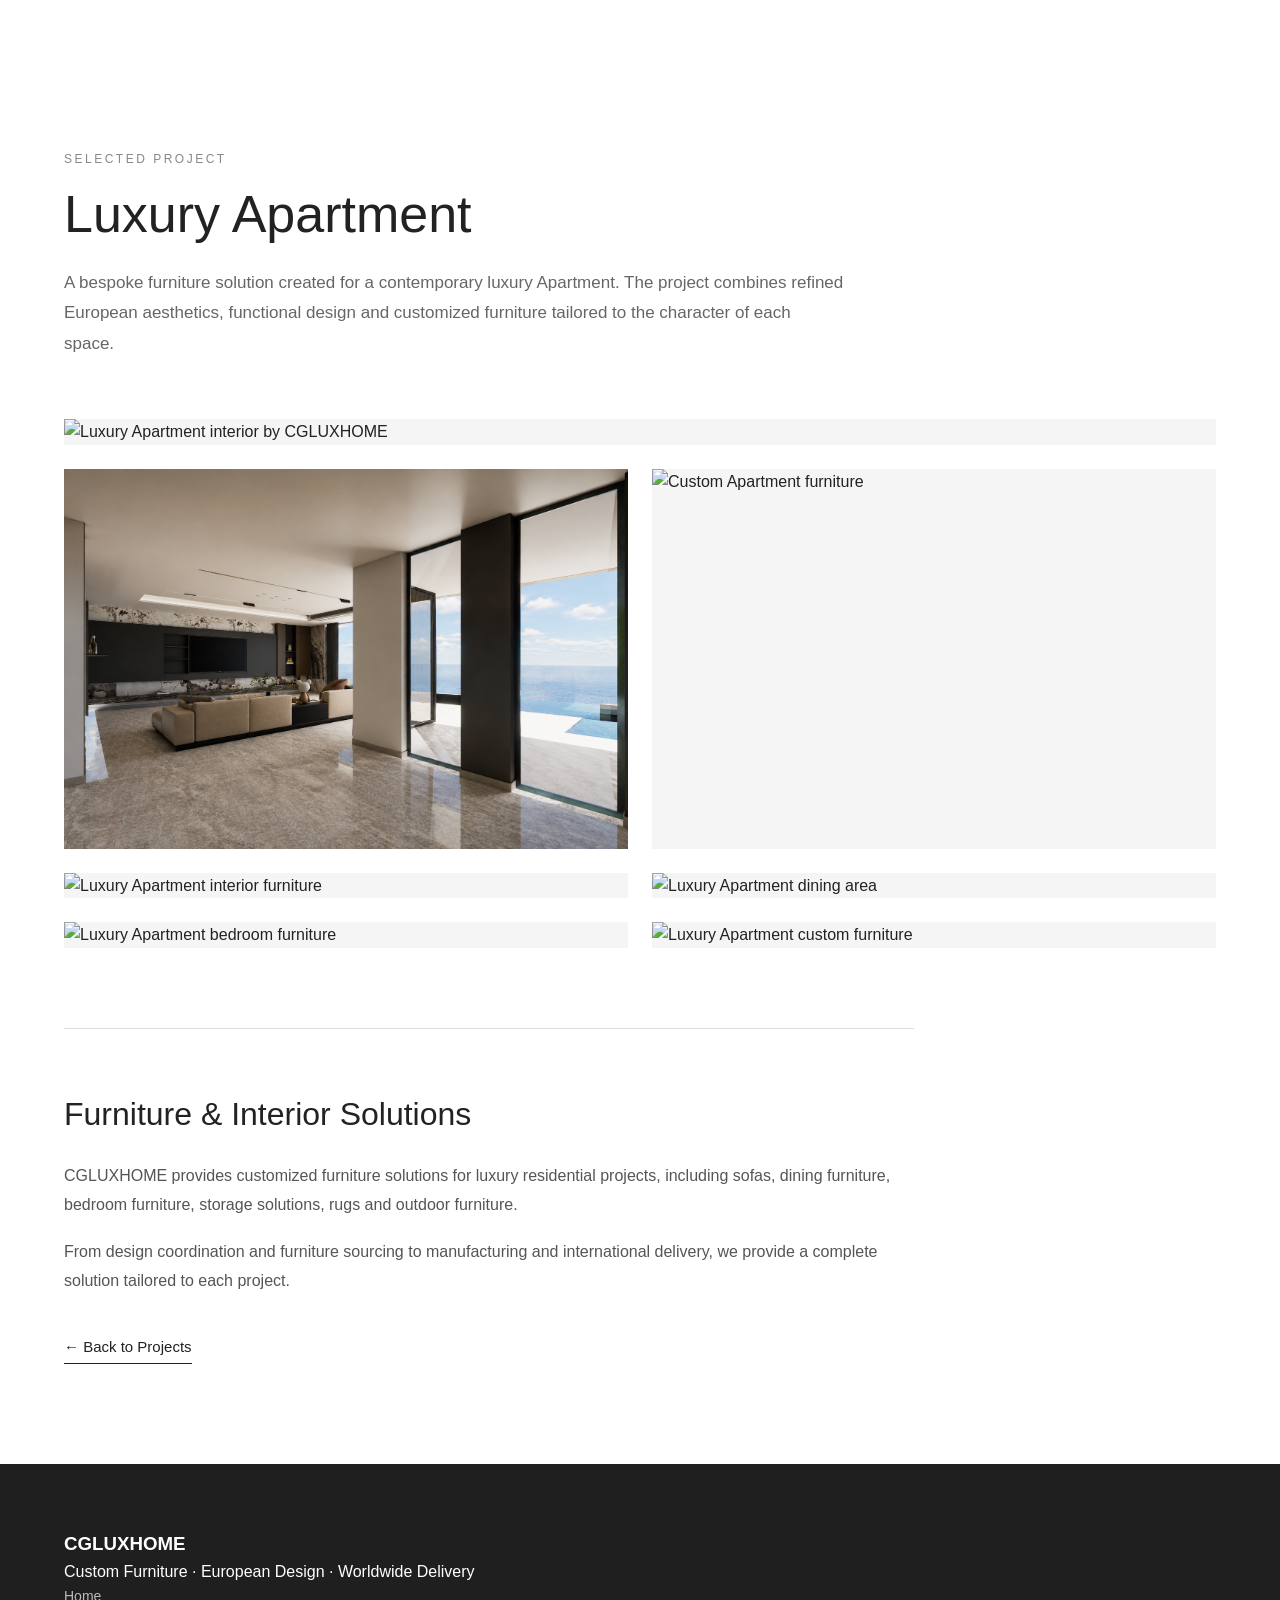
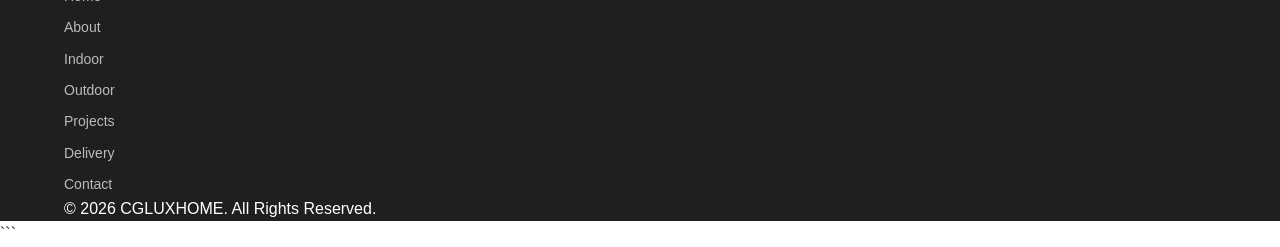
==== commit b83badf0: "Refactor branding and update project descriptions Updated the branding from 'CGLUX HOME' to 'CGLUXHO" ====
--- a/projects/apartment.html
+++ b/projects/apartment.html
@@ -1,3 +1,4 @@
+
 <!DOCTYPE html>
 
 <html lang="en">
@@ -8,11 +9,11 @@
 
 <meta name="viewport" content="width=device-width, initial-scale=1.0">
 
-<title>Luxury Apartment Furniture Project | CGLUX HOME</title>
+<title>Luxury Apartment Furniture Project | CGLUXHOME</title>
 
 <meta
 name="description"
-content="Bespoke apartment furniture project by CGLUX HOME, combining European design and customized furniture manufacturing."
+content="Luxury Apartment furniture project by CGLUXHOME, combining bespoke furniture, European design and professional manufacturing."
 >
 
 <link rel="stylesheet" href="../css/style.css">
@@ -61,14 +62,12 @@
 
 /*
 第一行：
-
-ap010
+ap011
 占满整行
 
 下面：
-
-ap02 + ap03
 ap04 + ap06
+ap07 + ap010
 ap08 + ap09
 */
 
@@ -228,7 +227,6 @@
 
 </head>
 
-
 <body>
 
 
@@ -239,36 +237,46 @@
 <header class="header">
 
 <a href="../index.html" class="logo">
-CGLUX<br>HOME
-</a>
-
+CCLUX<br>HOME
+</a>
 
 <nav class="nav">
 
-<a href="../index.html#home">Home</a>
-
-<a href="../index.html#about">About</a>
-
-<a href="../index.html#indoor">Indoor</a>
-
-<a href="../index.html#outdoor">Outdoor</a>
-
-<a href="../index.html#projects">Projects</a>
-
-<a href="../index.html#logistics">Logistics</a>
-
-<a href="../index.html#contact">Contact</a>
+<a href="../index.html#home">
+Home
+</a>
+
+<a href="../index.html#about">
+About
+</a>
+
+<a href="../index.html#indoor">
+Indoor
+</a>
+
+<a href="../index.html#outdoor">
+Outdoor
+</a>
+
+<a href="../index.html#projects">
+Projects
+</a>
+
+<a href="../index.html#delivery">
+Delivery
+</a>
+
+<a href="../index.html#contact">
+Contact
+</a>
 
 </nav>
-
 
 <a
 href="../index.html#contact"
 class="header-btn"
 >
-
 Get Quote
-
 </a>
 
 </header>
@@ -293,18 +301,14 @@
 SELECTED PROJECT
 </p>
 
-
 <h1 class="project-detail-title">
 Luxury Apartment
 </h1>
 
-
 <p class="project-detail-description">
-
-A customized furniture concept designed for a sophisticated
-contemporary apartment, combining comfort, functionality and
-refined European aesthetics.
-
+A bespoke furniture solution created for a contemporary luxury Apartment.
+The project combines refined European aesthetics, functional design
+and customized furniture tailored to the character of each space.
 </p>
 
 </div>
@@ -324,8 +328,8 @@
 <div class="gallery-main">
 
 <img
-src="../assets/images/hero/Projects/ap03.png"
-alt="Luxury apartment interior by CGLUX HOME"
+src="Apartment01.png"
+alt="Luxury Apartment interior by CGLUXHOME"
 >
 
 </div>
@@ -338,18 +342,17 @@
 <div class="gallery-item">
 
 <img
-src="../assets/images/hero/Projects/ap010.png"
-alt="Apartment living room furniture"
->
-
-</div>
-
+src="guli4.png"
+alt="Luxury Apartment living room furniture"
+>
+
+</div>
 
 <div class="gallery-item">
 
 <img
-src="../assets/images/hero/Projects/ap06.png"
-alt="Custom apartment furniture"
+src="Apartment03.png"
+alt="Custom Apartment furniture"
 >
 
 </div>
@@ -362,18 +365,17 @@
 <div class="gallery-item">
 
 <img
-src="../assets/images/hero/Projects/ap04.png"
-alt="Apartment interior design"
->
-
-</div>
-
+src="Apartment04.png"
+alt="Luxury Apartment interior furniture"
+>
+
+</div>
 
 <div class="gallery-item">
 
 <img
-src="../assets/images/hero/Projects/ap08.png"
-alt="Apartment dining and living furniture"
+src="Apartment05.png"
+alt="Luxury Apartment dining area"
 >
 
 </div>
@@ -386,22 +388,20 @@
 <div class="gallery-item">
 
 <img
-src="../assets/images/hero/Projects/ap02.png"
-alt="Apartment bedroom furniture"
->
-
-</div>
-
+src="Apartment06.png"
+alt="Luxury Apartment bedroom furniture"
+>
+
+</div>
 
 <div class="gallery-item">
 
 <img
-src="../assets/images/hero/Projects/ap09.png"
-alt="Apartment custom furniture"
->
-
-</div>
-
+src="Apartment07.png"
+alt="Luxury Apartment custom furniture"
+>
+
+</div>
 
 </div>
 
@@ -413,40 +413,29 @@
 <div class="project-info">
 
 <h2>
-Bespoke Furniture Solutions
+Furniture &amp; Interior Solutions
 </h2>
 
-
 <p>
-
-Our apartment projects include customized sofas,
-dining furniture, bedroom furniture, storage solutions
-and decorative elements designed to work seamlessly
-with each interior.
-
+CGLUXHOME provides customized furniture solutions for luxury
+residential projects, including sofas, dining furniture, bedroom
+furniture, storage solutions, rugs and outdoor furniture.
 </p>
 
-
 <p>
-
-We coordinate furniture production and international
-delivery to provide a practical and efficient solution
-from concept to completion.
-
+From design coordination and furniture sourcing to manufacturing
+and international delivery, we provide a complete solution tailored
+to each project.
 </p>
-
 
 <a
 href="../index.html#projects"
 class="project-back"
 >
-
 ← Back to Projects
-
-</a>
-
-</div>
-
+</a>
+
+</div>
 
 </div>
 
@@ -461,16 +450,14 @@
 
 <div class="container">
 
-
 <div class="footer-content">
 
 
 <div>
 
 <h3>
-CGLUX HOME
+CGLUXHOME
 </h3>
-
 
 <p>
 Custom Furniture · European Design · Worldwide Delivery
@@ -481,54 +468,43 @@
 
 <div class="footer-links">
 
-
 <a href="../index.html#home">
 Home
 </a>
 
-
 <a href="../index.html#about">
 About
 </a>
 
-
 <a href="../index.html#indoor">
 Indoor
 </a>
 
-
 <a href="../index.html#outdoor">
 Outdoor
 </a>
 
-
 <a href="../index.html#projects">
 Projects
 </a>
 
-
-<a href="../index.html#logistics">
-Logistics
-</a>
-
+<a href="../index.html#delivery">
+Delivery
+</a>
 
 <a href="../index.html#contact">
 Contact
 </a>
 
-
 </div>
 
 </div>
 
 
 <p class="copyright">
-
-© 2026 CGLUX HOME. All Rights Reserved.
-
+© 2026 CGLUXHOME. All Rights Reserved.
 </p>
 
-
 </div>
 
 </footer>
@@ -537,3 +513,4 @@
 </body>
 
 </html>
+```
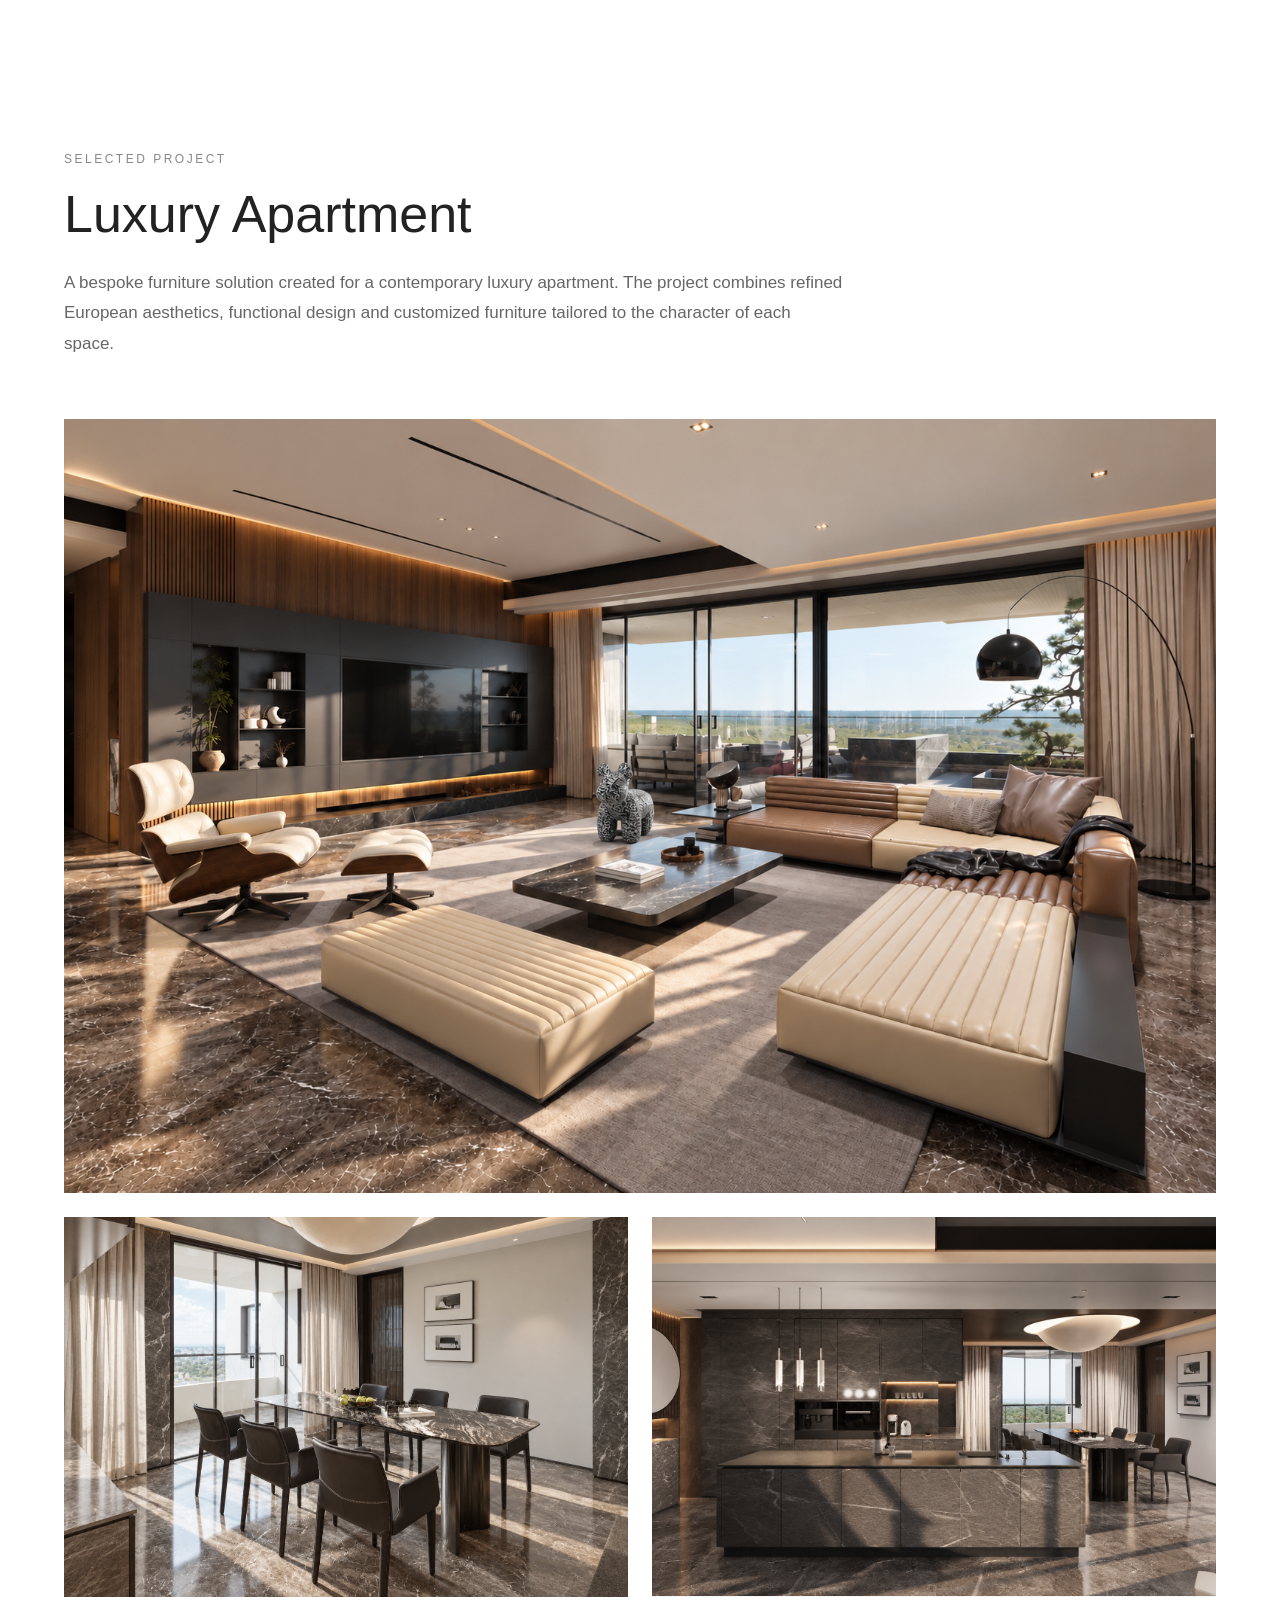
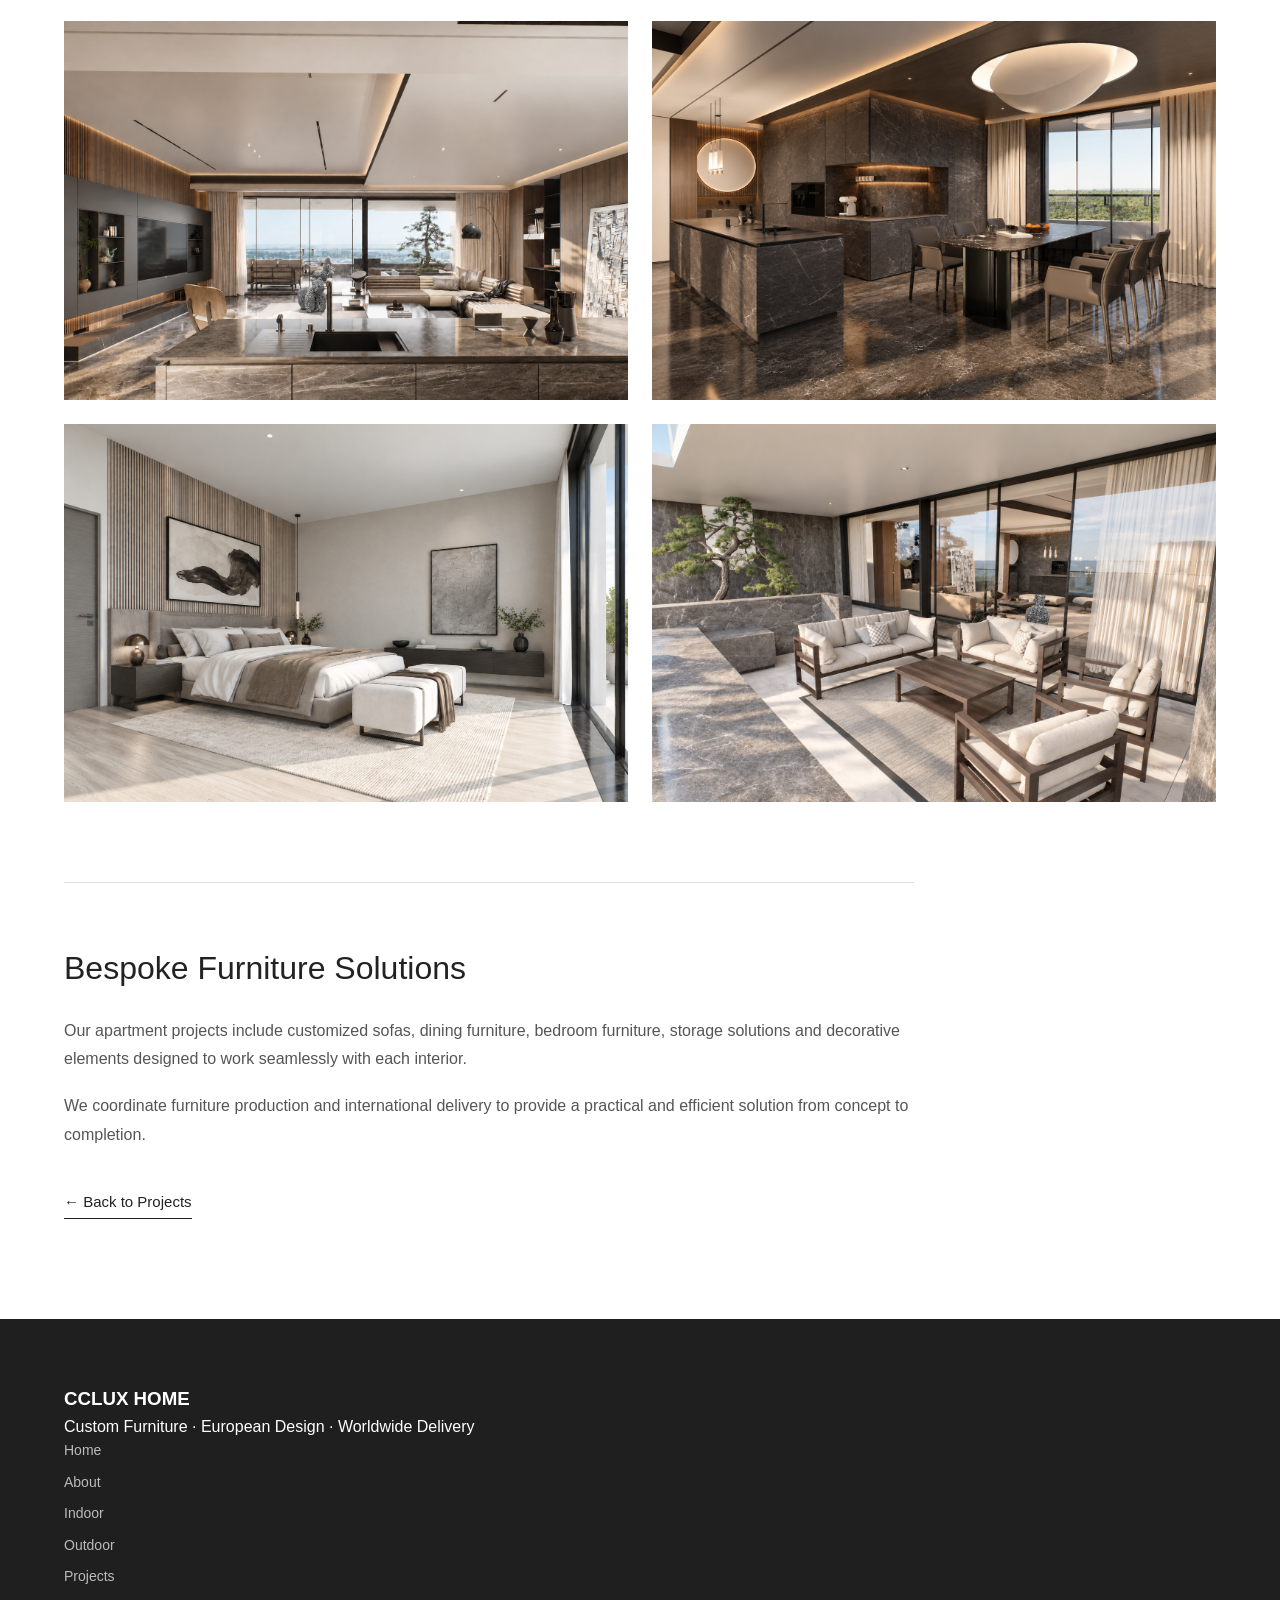
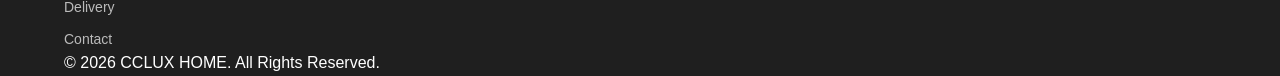
==== commit 6c02bf2e: "Change branding from CGLUXHOME to CCLUX HOME Updated branding from CGLUXHOME to CCLUX HOME throughou" ====
--- a/projects/apartment.html
+++ b/projects/apartment.html
@@ -9,14 +9,15 @@
 
 <meta name="viewport" content="width=device-width, initial-scale=1.0">
 
-<title>Luxury Apartment Furniture Project | CGLUXHOME</title>
+<title>Luxury Apartment Furniture Project | CCLUX HOME</title>
 
 <meta
 name="description"
-content="Luxury Apartment furniture project by CGLUXHOME, combining bespoke furniture, European design and professional manufacturing."
+content="Luxury apartment furniture project by CCLUX HOME, combining bespoke furniture, European design and professional manufacturing."
 >
 
 <link rel="stylesheet" href="../css/style.css">
+
 
 <style>
 
@@ -60,17 +61,6 @@
 PROJECT GALLERY
 ================================================== */
 
-/*
-第一行：
-ap011
-占满整行
-
-下面：
-ap04 + ap06
-ap07 + ap010
-ap08 + ap09
-*/
-
 .project-gallery {
     display: grid;
     grid-template-columns: repeat(2, minmax(0, 1fr));
@@ -80,7 +70,7 @@
 
 
 /* ==================================================
-第一张大图
+FIRST LARGE IMAGE
 ================================================== */
 
 .gallery-main {
@@ -99,7 +89,7 @@
 
 
 /* ==================================================
-下面六张图片
+OTHER IMAGES
 ================================================== */
 
 .gallery-item {
@@ -227,6 +217,7 @@
 
 </head>
 
+
 <body>
 
 
@@ -240,6 +231,7 @@
 CCLUX<br>HOME
 </a>
 
+
 <nav class="nav">
 
 <a href="../index.html#home">
@@ -271,6 +263,7 @@
 </a>
 
 </nav>
+
 
 <a
 href="../index.html#contact"
@@ -282,6 +275,7 @@
 </header>
 
 
+
 <!-- ==================================================
 PROJECT DETAIL
 ================================================== -->
@@ -301,12 +295,14 @@
 SELECTED PROJECT
 </p>
 
+
 <h1 class="project-detail-title">
 Luxury Apartment
 </h1>
 
+
 <p class="project-detail-description">
-A bespoke furniture solution created for a contemporary luxury Apartment.
+A bespoke furniture solution created for a contemporary luxury apartment.
 The project combines refined European aesthetics, functional design
 and customized furniture tailored to the character of each space.
 </p>
@@ -314,6 +310,7 @@
 </div>
 
 
+
 <!-- ==================================================
 7 IMAGE PROJECT GALLERY
 ================================================== -->
@@ -328,11 +325,12 @@
 <div class="gallery-main">
 
 <img
-src="Apartment01.png"
-alt="Luxury Apartment interior by CGLUXHOME"
->
-
-</div>
+src="ap011.png"
+alt="Luxury Apartment interior by CCLUX HOME"
+>
+
+</div>
+
 
 
 <!-- ==================================================
@@ -342,22 +340,24 @@
 <div class="gallery-item">
 
 <img
-src="guli4.png"
+src="ap04.png"
 alt="Luxury Apartment living room furniture"
 >
 
 </div>
 
+
 <div class="gallery-item">
 
 <img
-src="Apartment03.png"
+src="ap06.png"
 alt="Custom Apartment furniture"
 >
 
 </div>
 
 
+
 <!-- ==================================================
 ROW 3
 ================================================== -->
@@ -365,22 +365,24 @@
 <div class="gallery-item">
 
 <img
-src="Apartment04.png"
+src="ap07.png"
 alt="Luxury Apartment interior furniture"
 >
 
 </div>
 
+
 <div class="gallery-item">
 
 <img
-src="Apartment05.png"
+src="ap010.png"
 alt="Luxury Apartment dining area"
 >
 
 </div>
 
 
+
 <!-- ==================================================
 ROW 4
 ================================================== -->
@@ -388,22 +390,25 @@
 <div class="gallery-item">
 
 <img
-src="Apartment06.png"
+src="ap08.png"
 alt="Luxury Apartment bedroom furniture"
 >
 
 </div>
 
+
 <div class="gallery-item">
 
 <img
-src="Apartment07.png"
+src="ap09.png"
 alt="Luxury Apartment custom furniture"
 >
 
 </div>
 
-</div>
+
+</div>
+
 
 
 <!-- ==================================================
@@ -412,21 +417,24 @@
 
 <div class="project-info">
 
+
 <h2>
-Furniture &amp; Interior Solutions
+Bespoke Furniture Solutions
 </h2>
 
+
 <p>
-CGLUXHOME provides customized furniture solutions for luxury
-residential projects, including sofas, dining furniture, bedroom
-furniture, storage solutions, rugs and outdoor furniture.
+Our apartment projects include customized sofas, dining furniture,
+bedroom furniture, storage solutions and decorative elements designed
+to work seamlessly with each interior.
 </p>
 
+
 <p>
-From design coordination and furniture sourcing to manufacturing
-and international delivery, we provide a complete solution tailored
-to each project.
+We coordinate furniture production and international delivery to provide
+a practical and efficient solution from concept to completion.
 </p>
+
 
 <a
 href="../index.html#projects"
@@ -435,6 +443,7 @@
 ← Back to Projects
 </a>
 
+
 </div>
 
 </div>
@@ -442,6 +451,7 @@
 </section>
 
 
+
 <!-- ==================================================
 FOOTER
 ================================================== -->
@@ -456,7 +466,7 @@
 <div>
 
 <h3>
-CGLUXHOME
+CCLUX HOME
 </h3>
 
 <p>
@@ -466,6 +476,7 @@
 </div>
 
 
+
 <div class="footer-links">
 
 <a href="../index.html#home">
@@ -502,7 +513,7 @@
 
 
 <p class="copyright">
-© 2026 CGLUXHOME. All Rights Reserved.
+© 2026 CCLUX HOME. All Rights Reserved.
 </p>
 
 </div>
@@ -513,4 +524,3 @@
 </body>
 
 </html>
-```
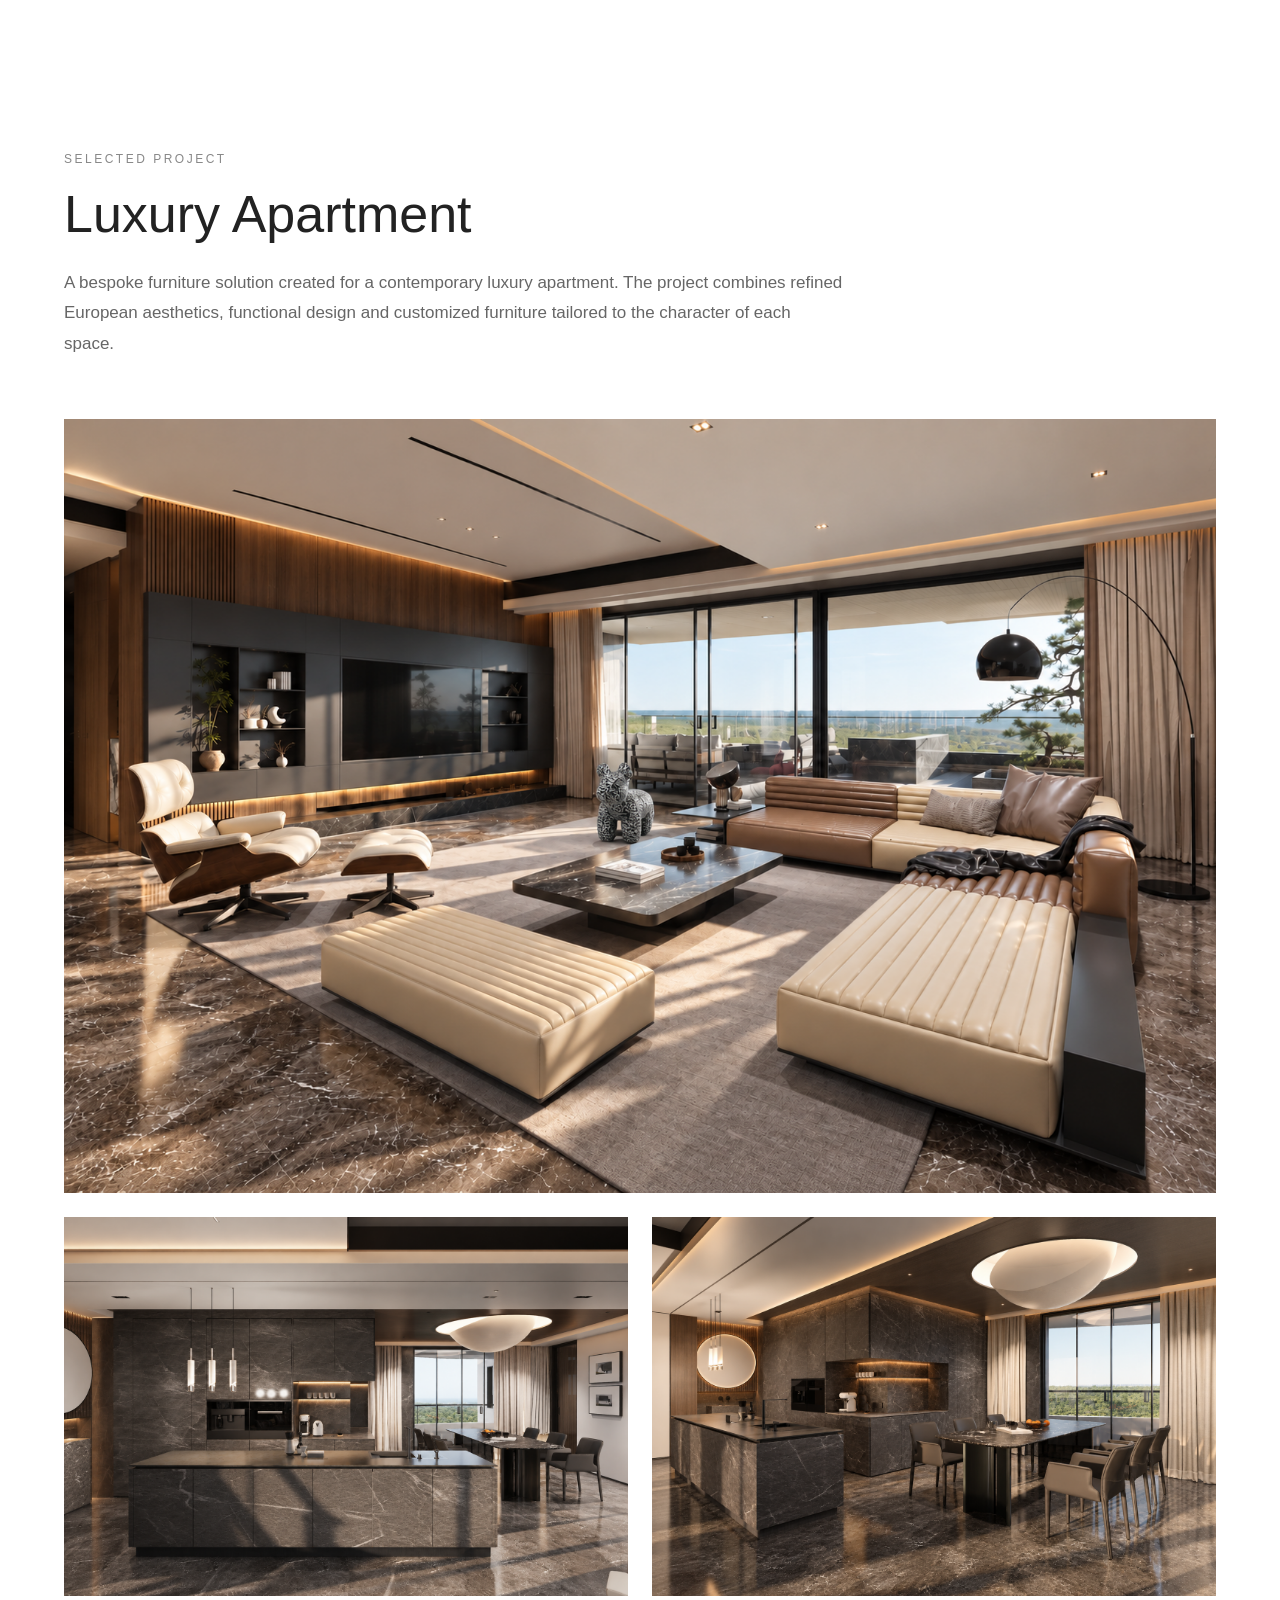
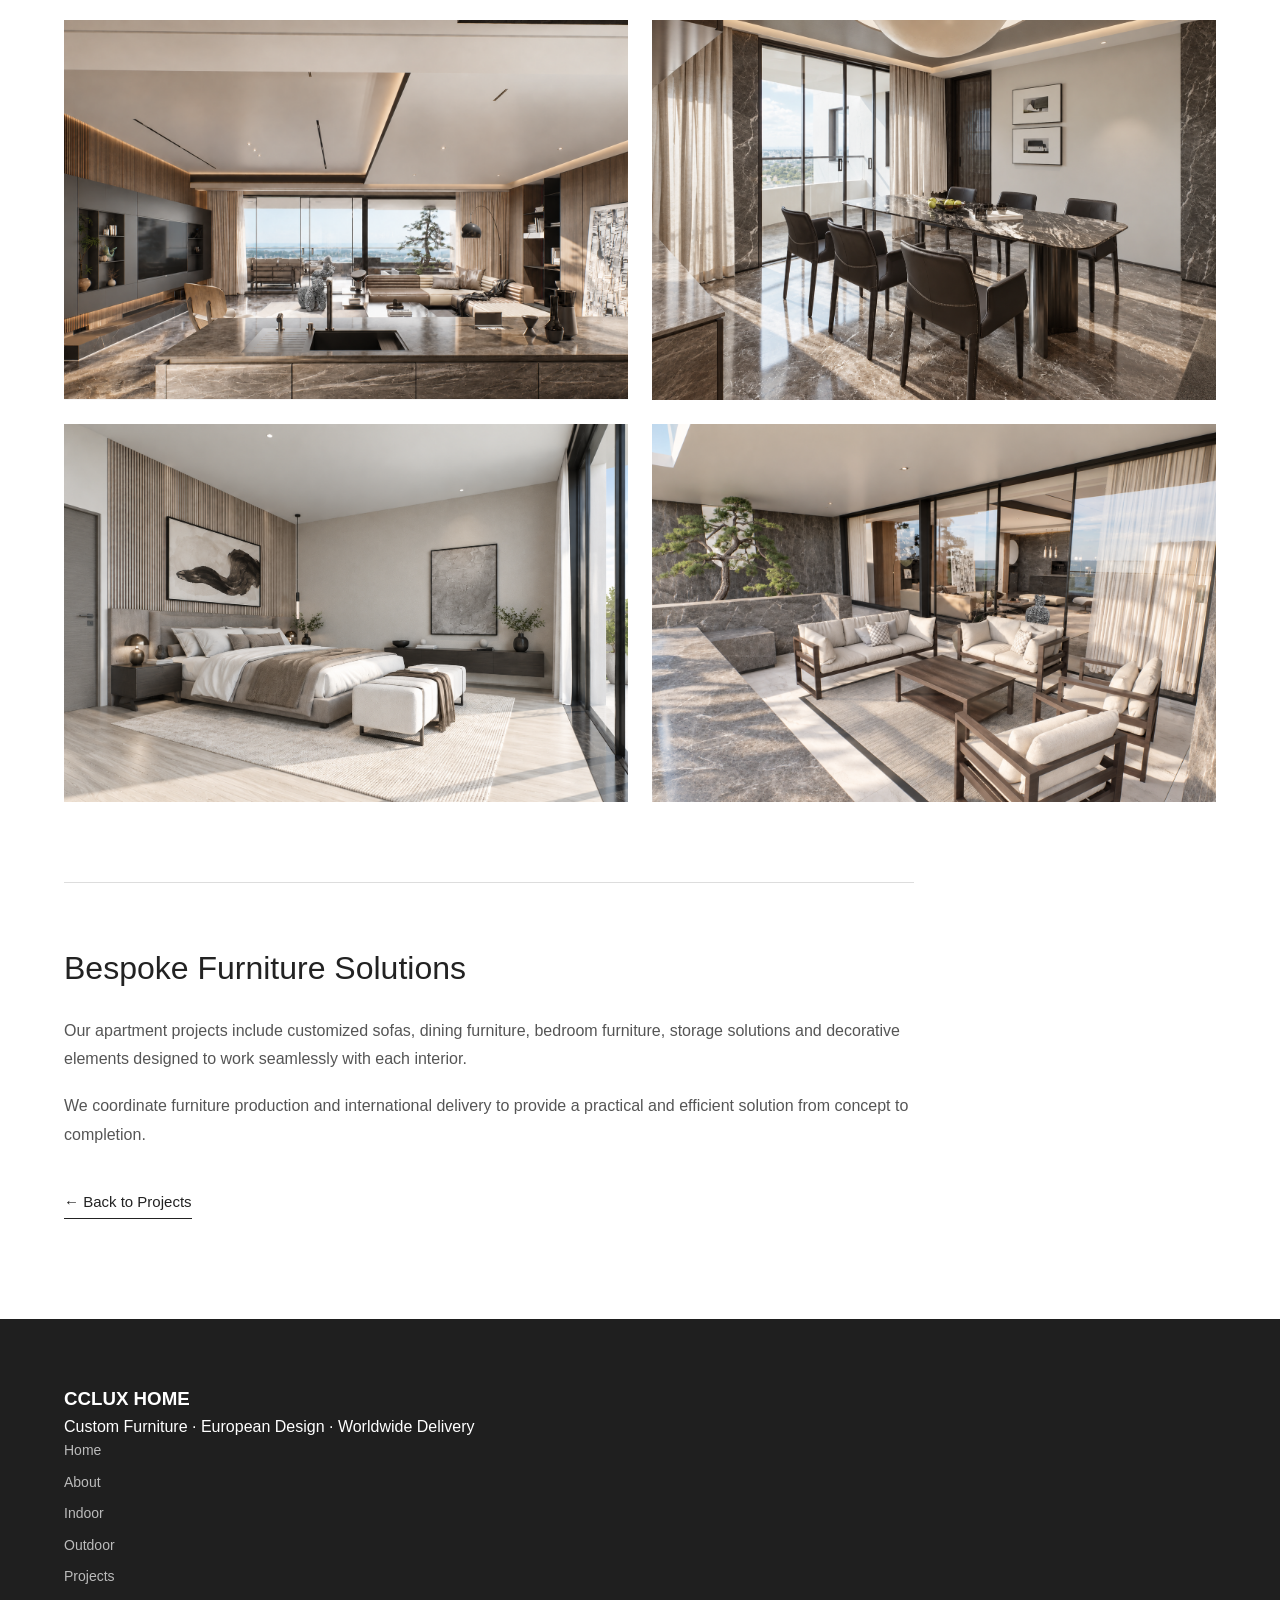
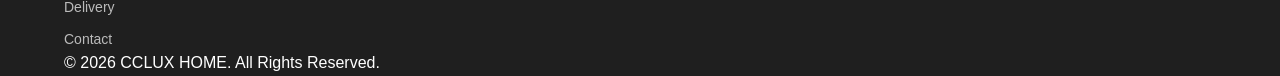
==== commit 847a37d1: "Update image sources in apartment gallery" ====
--- a/projects/apartment.html
+++ b/projects/apartment.html
@@ -340,7 +340,7 @@
 <div class="gallery-item">
 
 <img
-src="ap04.png"
+src="ap06.png"
 alt="Luxury Apartment living room furniture"
 >
 
@@ -350,7 +350,7 @@
 <div class="gallery-item">
 
 <img
-src="ap06.png"
+src="ap010.png"
 alt="Custom Apartment furniture"
 >
 
@@ -375,7 +375,7 @@
 <div class="gallery-item">
 
 <img
-src="ap010.png"
+src="ap04.png"
 alt="Luxury Apartment dining area"
 >
 
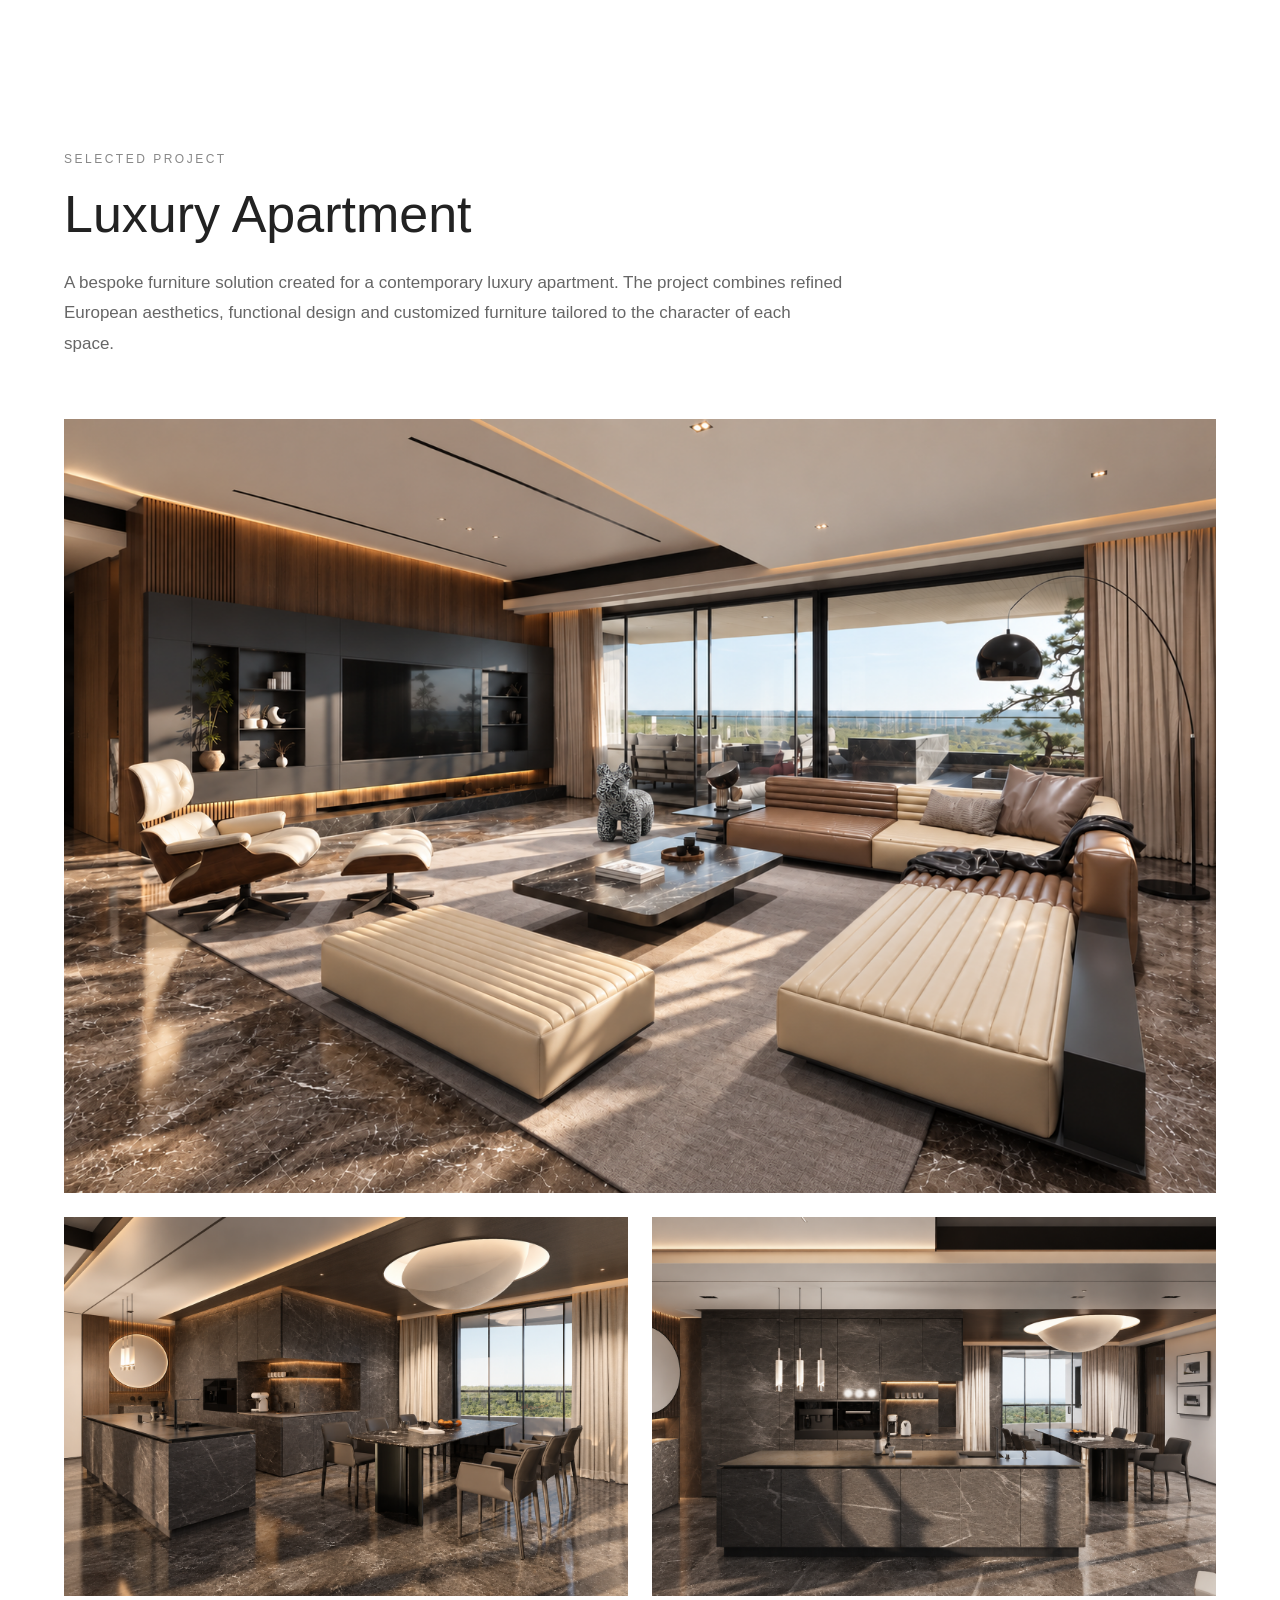
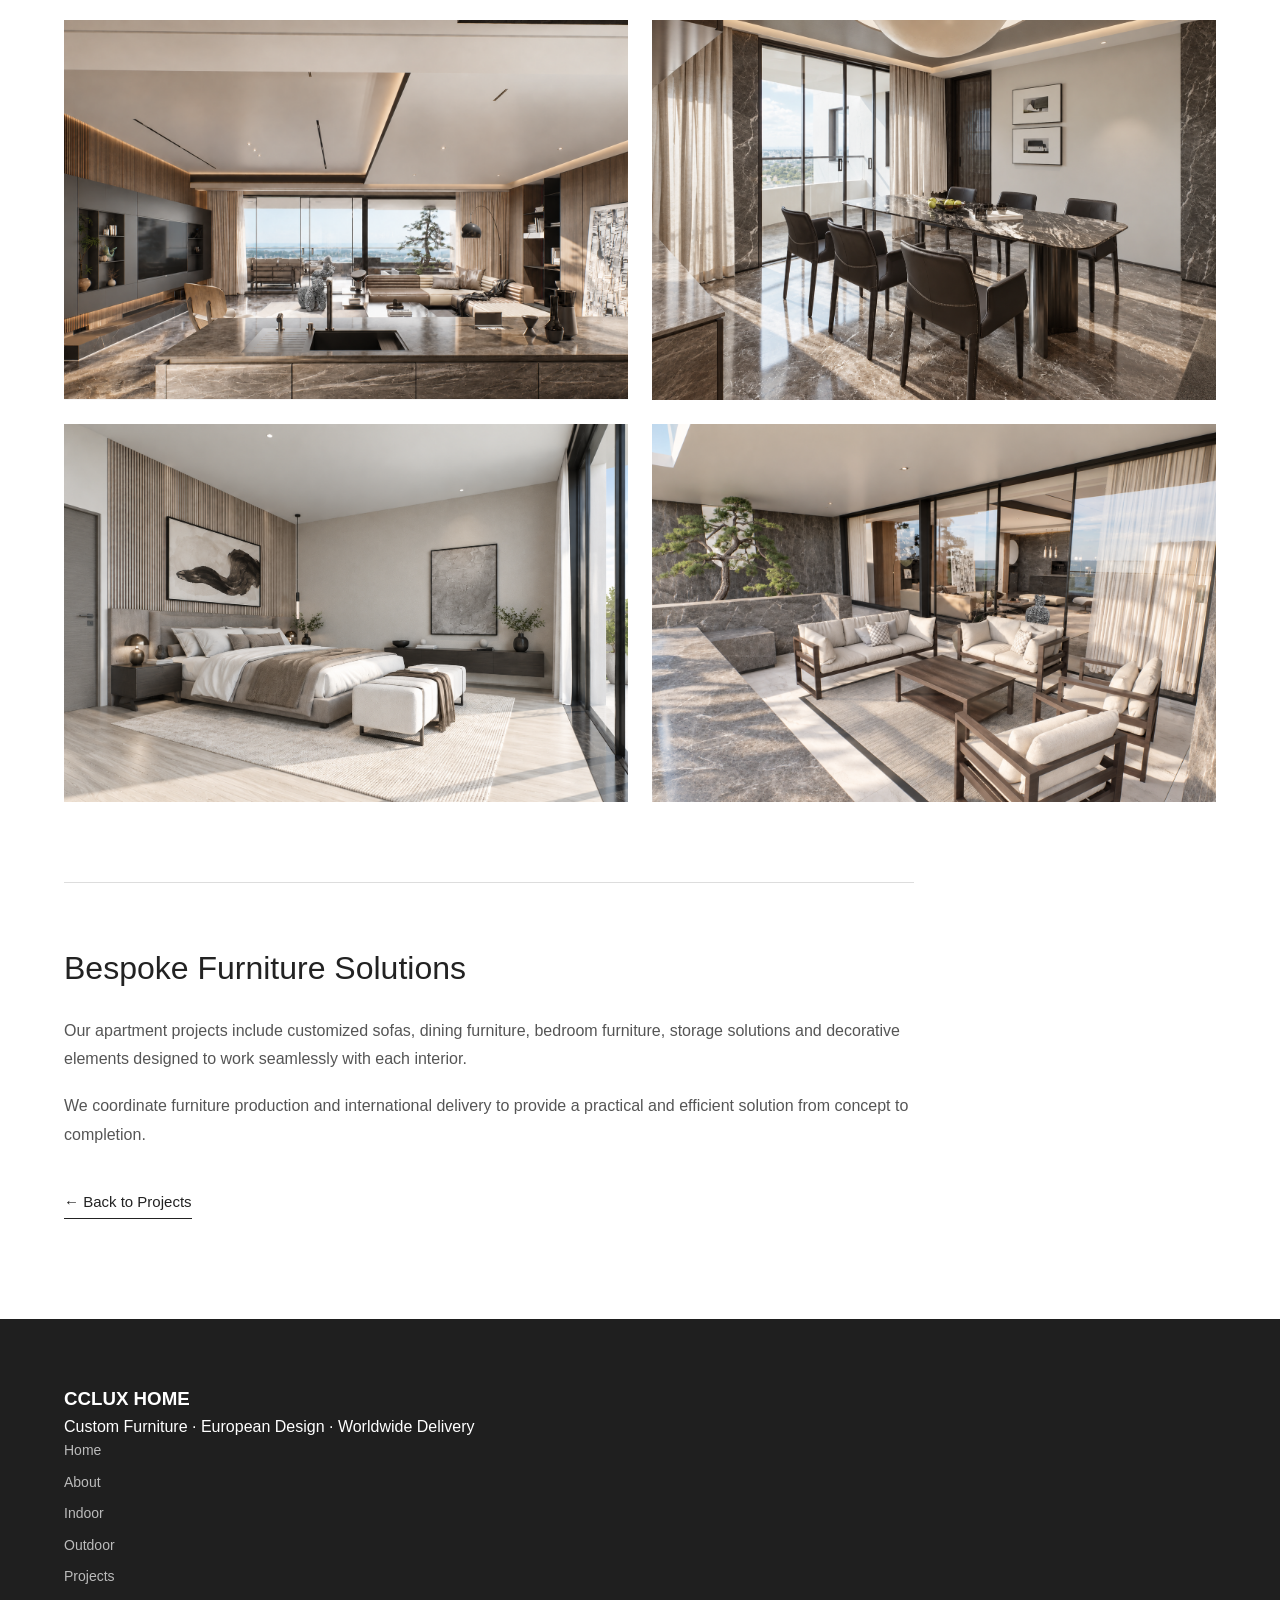
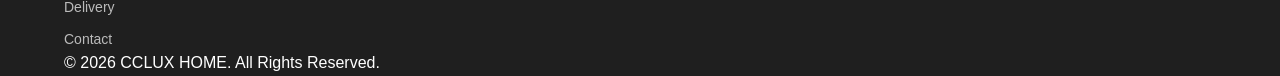
==== commit 70711eb3: "Fix image source order in apartment gallery Swapped image sources for gallery items to correct displ" ====
--- a/projects/apartment.html
+++ b/projects/apartment.html
@@ -340,17 +340,17 @@
 <div class="gallery-item">
 
 <img
+src="ap010.png"
+alt="Luxury Apartment living room furniture"
+>
+
+</div>
+
+
+<div class="gallery-item">
+
+<img
 src="ap06.png"
-alt="Luxury Apartment living room furniture"
->
-
-</div>
-
-
-<div class="gallery-item">
-
-<img
-src="ap010.png"
 alt="Custom Apartment furniture"
 >
 
